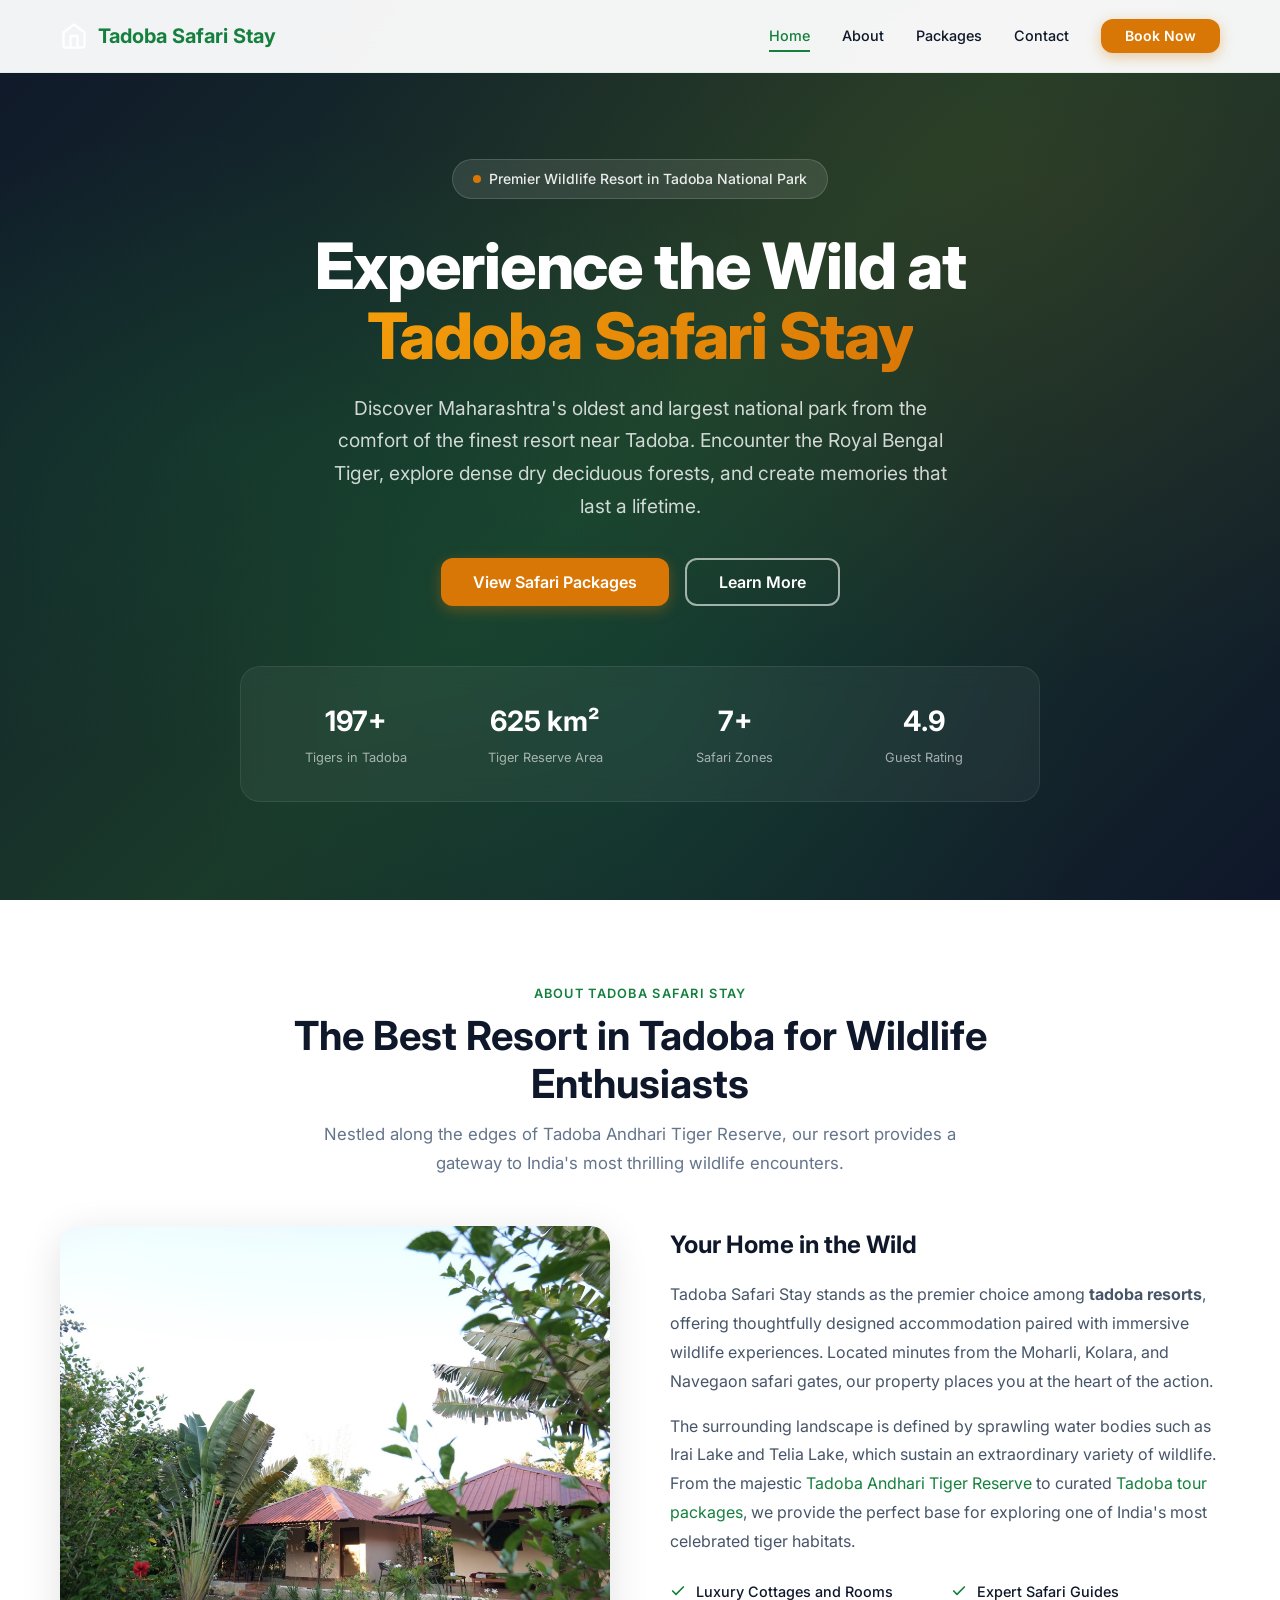
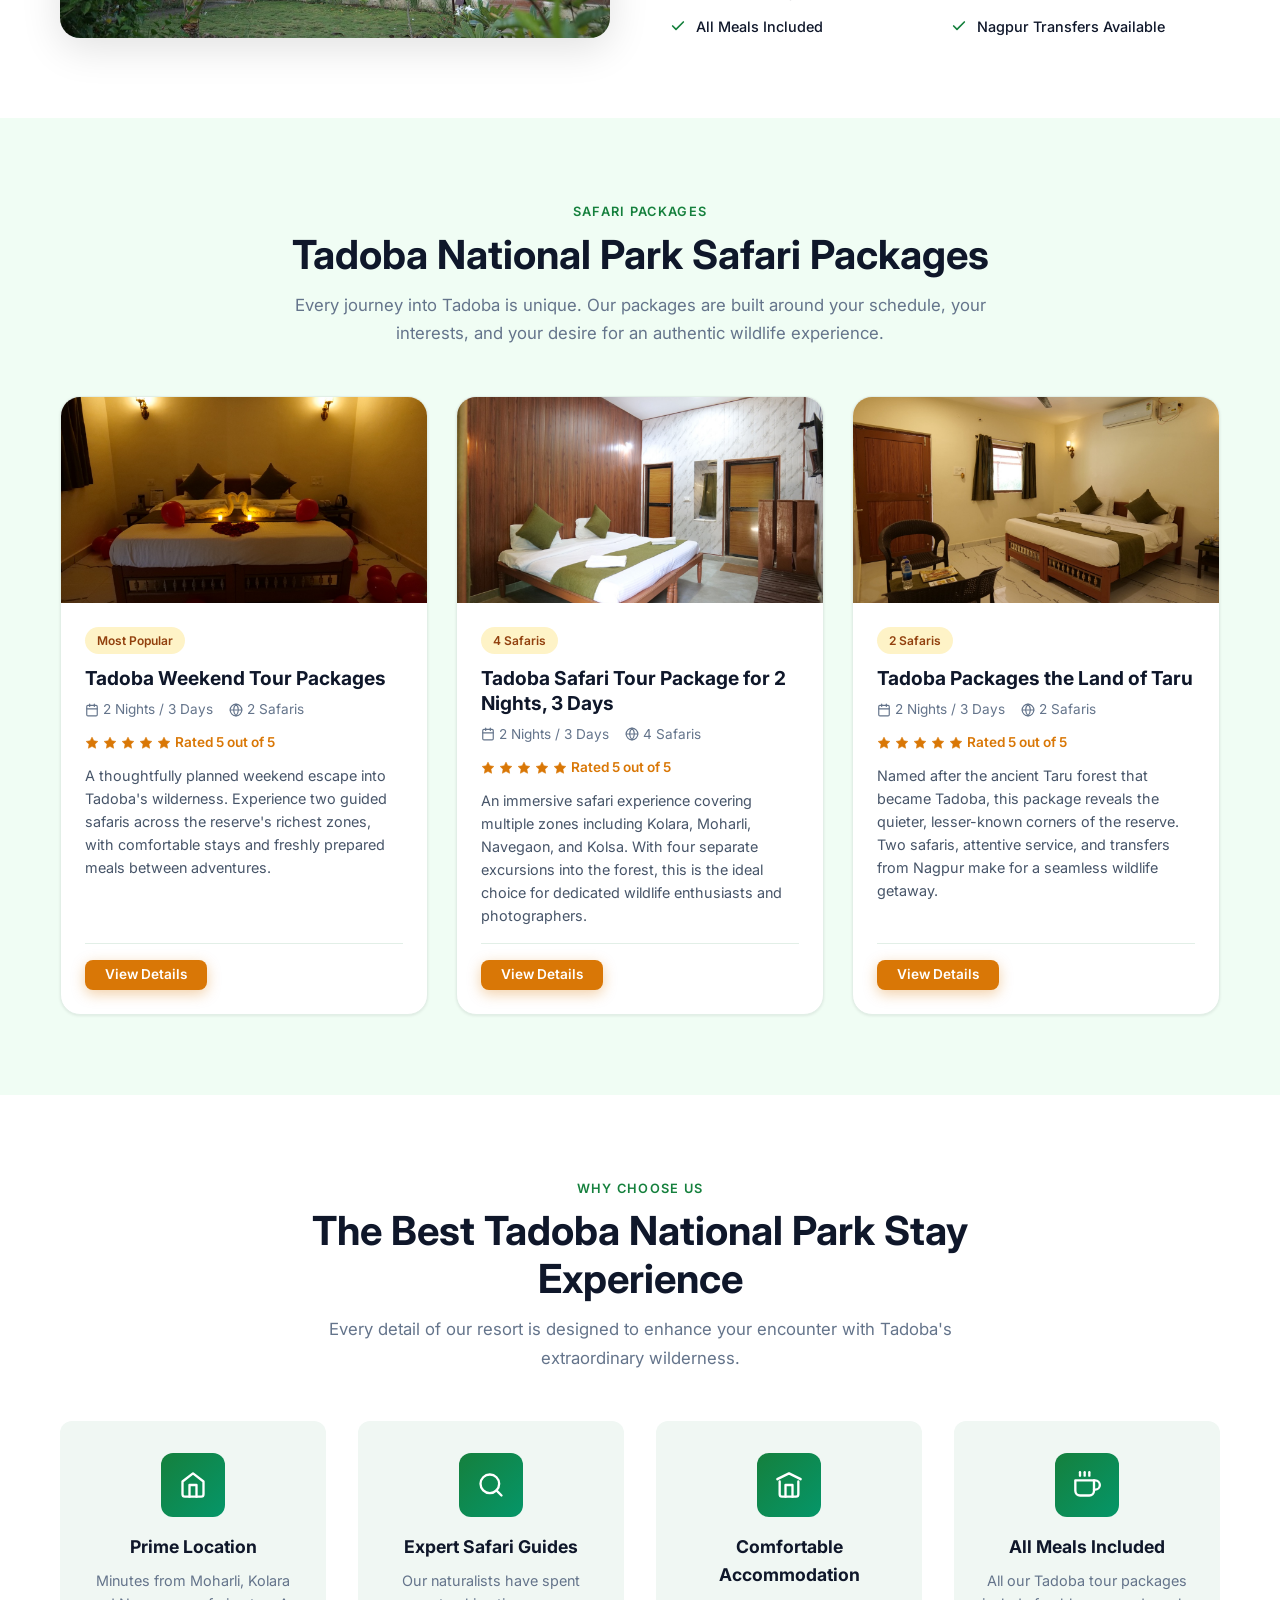
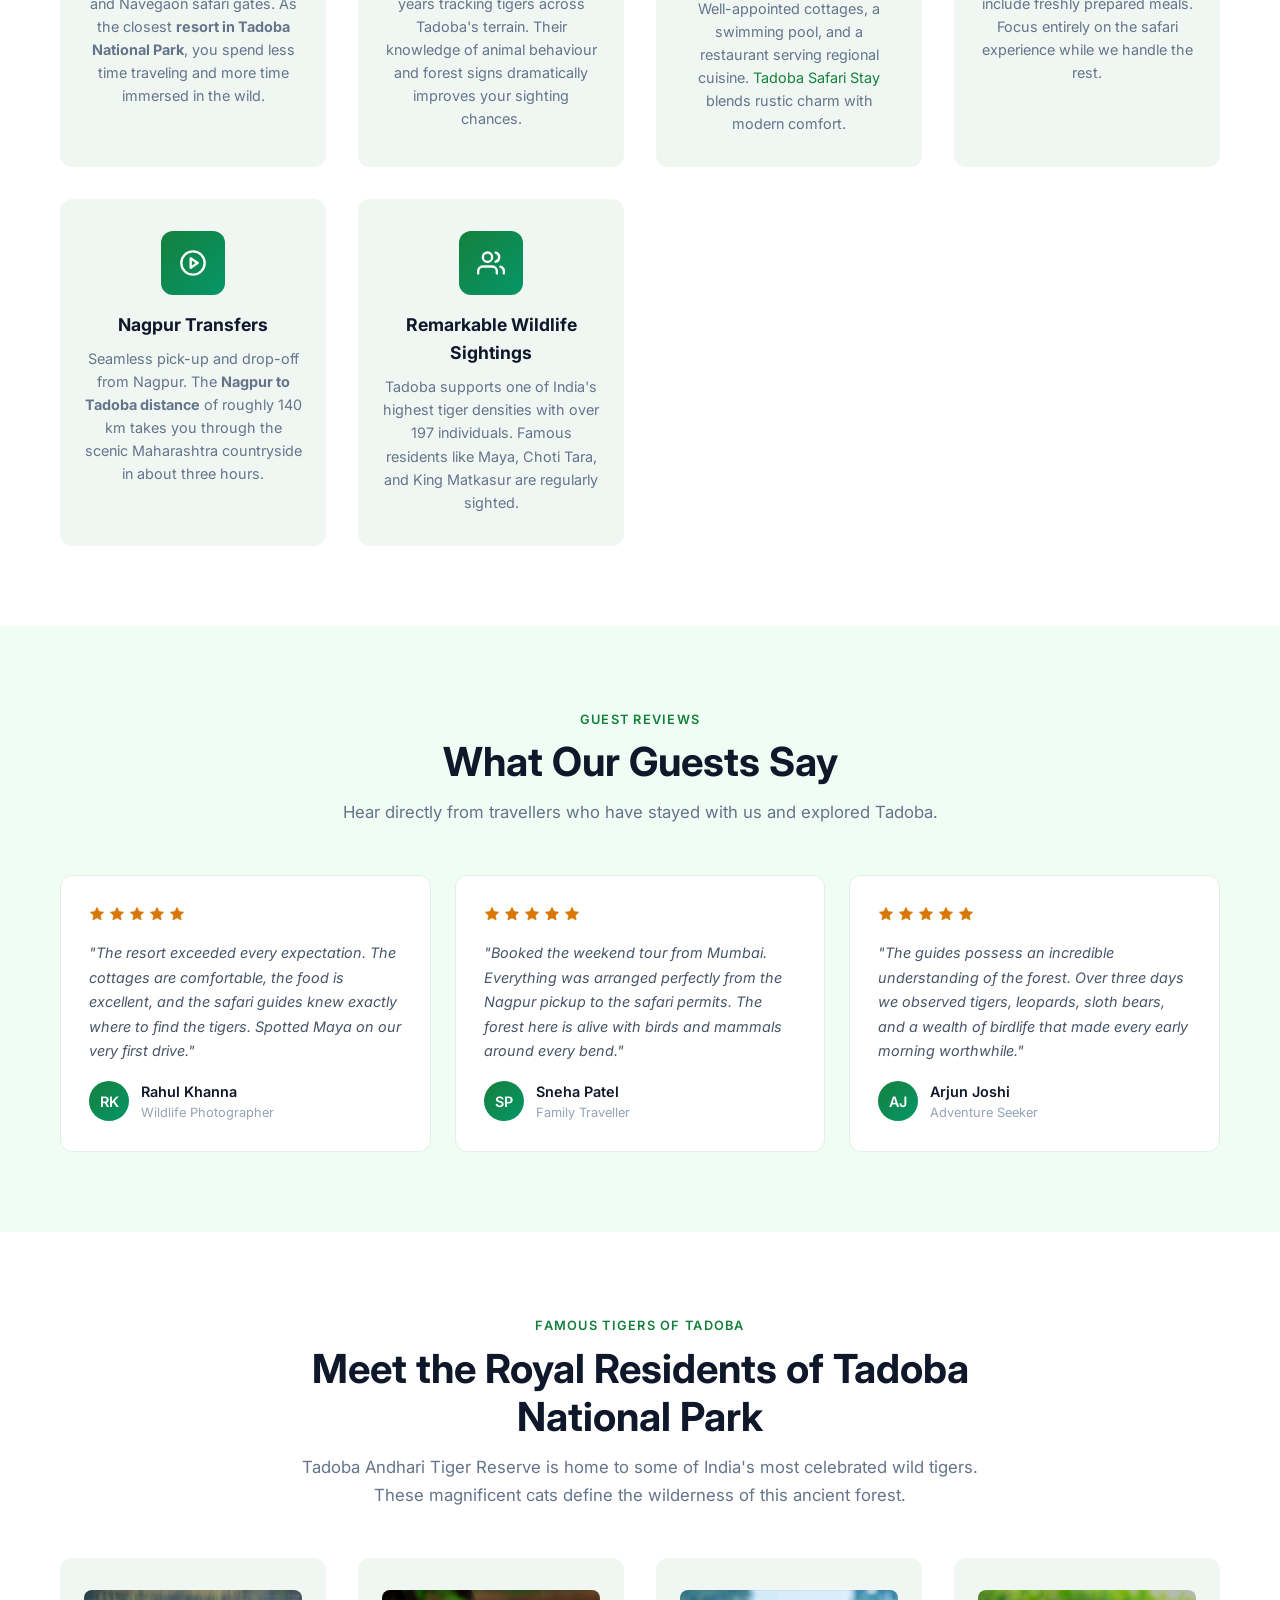
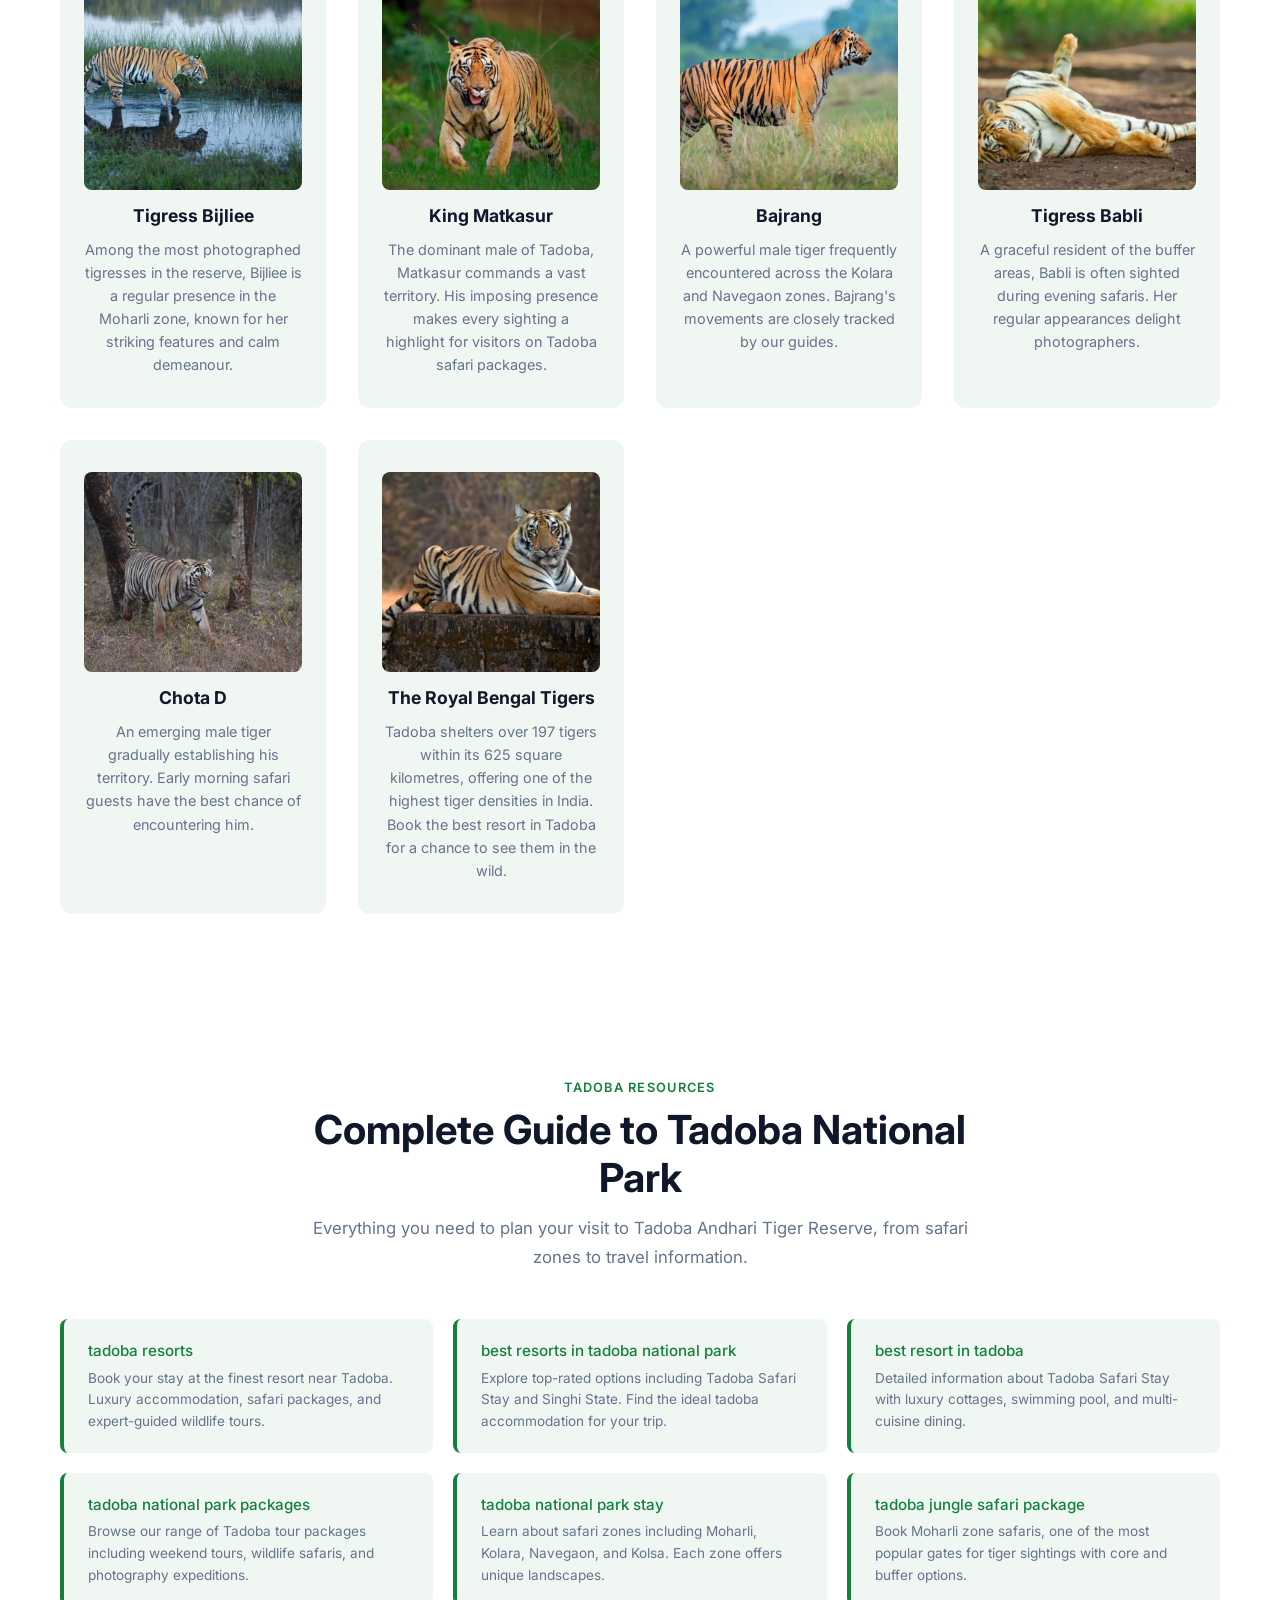
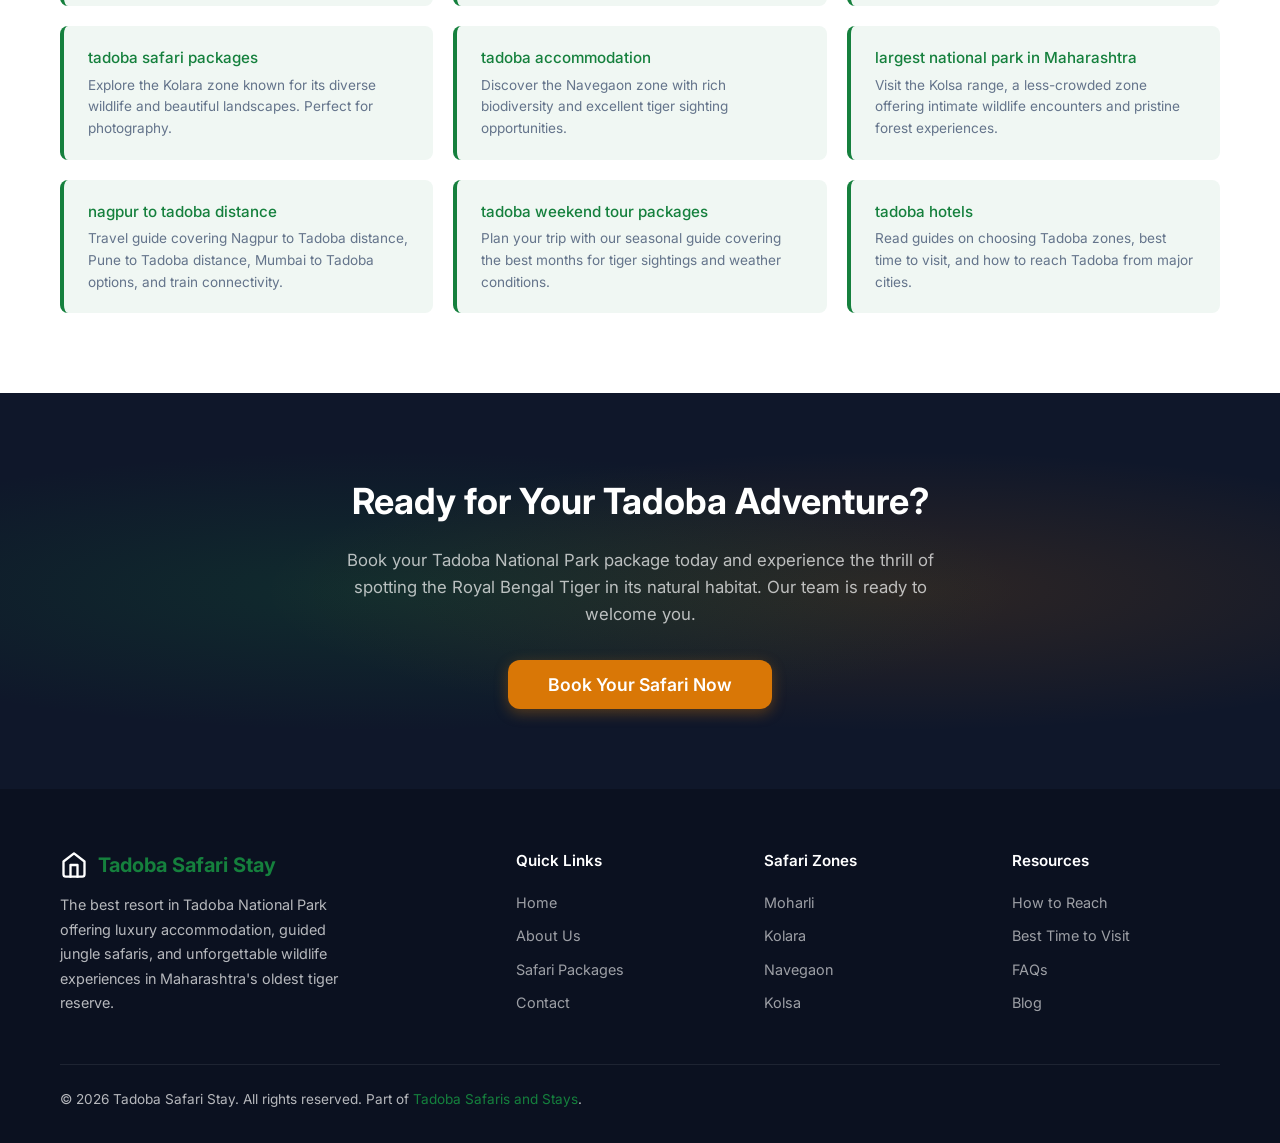
==== index.html @ 49ed839e "Add zone pages, update footer links, fix sitemap URL for GitHub Pages - Created 3 dedicated zone pag" ====
<!DOCTYPE html>
<html lang="en">
<head>
  <meta charset="UTF-8">
  <meta name="viewport" content="width=device-width, initial-scale=1.0">
  <title>Best Resort in Tadoba National Park - Tadoba Safari Stay | Safari Packages</title>
  <meta name="description" content="Book the best resort in Tadoba National Park. Tadoba Safari Stay offers luxury accommodation, jungle safari packages, and expert-guided wildlife tours in Maharashtra's oldest tiger reserve.">
  <meta name="keywords" content="tadoba resorts, tadoba national park packages, best resort in tadoba, tadoba safari stay, tadoba national park stay, tadoba accommodation, tadoba jungle resort, tadoba tour packages, nagpur to tadoba distance">
  <meta name="robots" content="index, follow">
  <link rel="canonical" href="https://www.tadobasafarisandstays.com/our-resorts/tadoba-safari-stay">
  <meta property="og:title" content="Tadoba Safari Stay - Best Resort in Tadoba National Park">
  <meta property="og:description" content="Experience wildlife luxury at Tadoba's premier resort. Book safari packages, enjoy comfortable stays, and explore Tadoba Andhari Tiger Reserve.">
  <meta property="og:url" content="https://www.tadobasafarisandstays.com/our-resorts/tadoba-safari-stay">
  <meta property="og:type" content="website">
  <meta property="og:image" content="https://www.tadobasafarisandstays.com/images/cottage-1.jpg">
  <meta name="twitter:card" content="summary_large_image">
  <meta name="twitter:title" content="Tadoba Safari Stay - Best Resort in Tadoba National Park">
  <meta name="twitter:description" content="Book Tadoba safari packages with luxury accommodation at Maharashtra's premier tiger reserve.">
  <script type="application/ld+json">
  {
    "@context": "https://schema.org",
    "@type": "TouristAttraction",
    "name": "Tadoba Safari Stay",
    "description": "Best resort in Tadoba National Park offering luxury stays and jungle safari packages.",
    "url": "https://www.tadobasafarisandstays.com/our-resorts/tadoba-safari-stay",
    "address": {
      "@type": "PostalAddress",
      "addressLocality": "Tadoba Andhari Tiger Reserve",
      "addressRegion": "Maharashtra",
      "addressCountry": "IN"
    }
  }
  </script>
  <link rel="preconnect" href="https://fonts.googleapis.com">
  <link rel="preconnect" href="https://fonts.gstatic.com" crossorigin>
  <link href="https://fonts.googleapis.com/css2?family=Inter:wght@400;500;600;700;800&display=swap" rel="stylesheet">
  <link rel="stylesheet" href="css/style.css">
</head>
<body>

  <nav class="nav">
    <div class="container">
      <a href="index.html" class="nav-logo">
        <svg width="28" height="28" viewBox="0 0 24 24" fill="none" stroke="white" stroke-width="2" stroke-linecap="round" stroke-linejoin="round"><path d="M3 9l9-7 9 7v11a2 2 0 0 1-2 2H5a2 2 0 0 1-2-2z"/><polyline points="9 22 9 12 15 12 15 22"/></svg>
        Tadoba Safari Stay
      </a>
      <button class="nav-toggle" id="navToggle" aria-label="Toggle navigation">
        <span></span><span></span><span></span>
      </button>
      <ul class="nav-links" id="navLinks">
        <li><a href="index.html" class="nav-link active">Home</a></li>
        <li><a href="about.html" class="nav-link">About</a></li>
        <li><a href="#packages" class="nav-link">Packages</a></li>
        <li><a href="about.html#contact" class="nav-link">Contact</a></li>
        <li><a href="#packages" class="btn btn-primary nav-cta">Book Now</a></li>
      </ul>
    </div>
  </nav>

  <section class="hero">
    <div class="container">
      <div class="hero-content">
        <div class="hero-badge">
          <span class="hero-badge-dot"></span>
          Premier Wildlife Resort in Tadoba National Park
        </div>
        <h1>Experience the Wild at <span>Tadoba Safari Stay</span></h1>
        <p>Discover Maharashtra's oldest and largest national park from the comfort of the finest resort near Tadoba. Encounter the Royal Bengal Tiger, explore dense dry deciduous forests, and create memories that last a lifetime.</p>
        <div class="hero-actions">
          <a href="#packages" class="btn btn-primary">View Safari Packages</a>
          <a href="about.html" class="btn btn-outline">Learn More</a>
        </div>
        <div class="hero-stats">
          <div class="hero-stat">
            <div class="hero-stat-value">197+</div>
            <div class="hero-stat-label">Tigers in Tadoba</div>
          </div>
          <div class="hero-stat">
            <div class="hero-stat-value">625 km&sup2;</div>
            <div class="hero-stat-label">Tiger Reserve Area</div>
          </div>
          <div class="hero-stat">
            <div class="hero-stat-value">7+</div>
            <div class="hero-stat-label">Safari Zones</div>
          </div>
          <div class="hero-stat">
            <div class="hero-stat-value">4.9</div>
            <div class="hero-stat-label">Guest Rating</div>
          </div>
        </div>
      </div>
    </div>
  </section>

  <section class="about-section">
    <div class="container">
      <div class="section-header">
        <span class="section-tag">About Tadoba Safari Stay</span>
        <h2 class="section-title">The Best Resort in Tadoba for Wildlife Enthusiasts</h2>
        <p class="section-subtitle">Nestled along the edges of Tadoba Andhari Tiger Reserve, our resort provides a gateway to India's most thrilling wildlife encounters.</p>
      </div>
      <div class="about-grid">
        <img src="images/cottage-1.jpg" alt="Tadoba Safari Stay - best resort in Tadoba with luxury cottages" class="about-image" loading="lazy">
        <div class="about-content">
          <h3>Your Home in the Wild</h3>
          <p>Tadoba Safari Stay stands as the premier choice among <strong>tadoba resorts</strong>, offering thoughtfully designed accommodation paired with immersive wildlife experiences. Located minutes from the Moharli, Kolara, and Navegaon safari gates, our property places you at the heart of the action.</p>
          <p>The surrounding landscape is defined by sprawling water bodies such as Irai Lake and Telia Lake, which sustain an extraordinary variety of wildlife. From the majestic <a href="https://www.tadobasafarisandstays.com/" target="_blank" rel="noopener">Tadoba Andhari Tiger Reserve</a> to curated <a href="https://www.tadobasafarisandstays.com/packages" target="_blank" rel="noopener">Tadoba tour packages</a>, we provide the perfect base for exploring one of India's most celebrated tiger habitats.</p>
          <div class="about-features">
            <div class="about-feature-item">
              <svg width="16" height="16" viewBox="0 0 24 24" fill="none" stroke="#15803D" stroke-width="2.5" stroke-linecap="round" stroke-linejoin="round"><polyline points="20 6 9 17 4 12"/></svg>
              Luxury Cottages and Rooms
            </div>
            <div class="about-feature-item">
              <svg width="16" height="16" viewBox="0 0 24 24" fill="none" stroke="#15803D" stroke-width="2.5" stroke-linecap="round" stroke-linejoin="round"><polyline points="20 6 9 17 4 12"/></svg>
              Expert Safari Guides
            </div>
            <div class="about-feature-item">
              <svg width="16" height="16" viewBox="0 0 24 24" fill="none" stroke="#15803D" stroke-width="2.5" stroke-linecap="round" stroke-linejoin="round"><polyline points="20 6 9 17 4 12"/></svg>
              All Meals Included
            </div>
            <div class="about-feature-item">
              <svg width="16" height="16" viewBox="0 0 24 24" fill="none" stroke="#15803D" stroke-width="2.5" stroke-linecap="round" stroke-linejoin="round"><polyline points="20 6 9 17 4 12"/></svg>
              Nagpur Transfers Available
            </div>
          </div>
        </div>
      </div>
    </div>
  </section>

  <section class="packages-section" id="packages">
    <div class="container">
      <div class="section-header">
        <span class="section-tag">Safari Packages</span>
        <h2 class="section-title">Tadoba National Park Safari Packages</h2>
        <p class="section-subtitle">Every journey into Tadoba is unique. Our packages are built around your schedule, your interests, and your desire for an authentic wildlife experience.</p>
      </div>
      <div class="packages-grid">
        <div class="package-card">
          <img src="images/cottage-2-1.jpg" alt="Tadoba Weekend Tour Package - best resort in Tadoba" class="package-card-image" loading="lazy" style="background: #1a3a2a;">
          <div class="package-card-body">
            <span class="package-card-badge">Most Popular</span>
            <h3 class="package-card-title"><a href="packages/tadoba-weekend-tour-packages/">Tadoba Weekend Tour Packages</a></h3>
            <div class="package-card-meta">
              <span><svg width="14" height="14" viewBox="0 0 24 24" fill="none" stroke="currentColor" stroke-width="2" stroke-linecap="round" stroke-linejoin="round"><rect x="3" y="4" width="18" height="18" rx="2" ry="2"/><line x1="16" y1="2" x2="16" y2="6"/><line x1="8" y1="2" x2="8" y2="6"/><line x1="3" y1="10" x2="21" y2="10"/></svg> 2 Nights / 3 Days</span>
              <span><svg width="14" height="14" viewBox="0 0 24 24" fill="none" stroke="currentColor" stroke-width="2" stroke-linecap="round" stroke-linejoin="round"><circle cx="12" cy="12" r="10"/><path d="M2 12h20"/><path d="M12 2a15.3 15.3 0 0 1 4 10 15.3 15.3 0 0 1-4 10 15.3 15.3 0 0 1-4-10 15.3 15.3 0 0 1 4-10z"/></svg> 2 Safaris</span>
            </div>
            <div class="package-card-rating">
              <svg width="14" height="14" viewBox="0 0 24 24" fill="#D97706" stroke="#D97706" stroke-width="1"><polygon points="12 2 15.09 8.26 22 9.27 17 14.14 18.18 21.02 12 17.77 5.82 21.02 7 14.14 2 9.27 8.91 8.26 12 2"/></svg>
              <svg width="14" height="14" viewBox="0 0 24 24" fill="#D97706" stroke="#D97706" stroke-width="1"><polygon points="12 2 15.09 8.26 22 9.27 17 14.14 18.18 21.02 12 17.77 5.82 21.02 7 14.14 2 9.27 8.91 8.26 12 2"/></svg>
              <svg width="14" height="14" viewBox="0 0 24 24" fill="#D97706" stroke="#D97706" stroke-width="1"><polygon points="12 2 15.09 8.26 22 9.27 17 14.14 18.18 21.02 12 17.77 5.82 21.02 7 14.14 2 9.27 8.91 8.26 12 2"/></svg>
              <svg width="14" height="14" viewBox="0 0 24 24" fill="#D97706" stroke="#D97706" stroke-width="1"><polygon points="12 2 15.09 8.26 22 9.27 17 14.14 18.18 21.02 12 17.77 5.82 21.02 7 14.14 2 9.27 8.91 8.26 12 2"/></svg>
              <svg width="14" height="14" viewBox="0 0 24 24" fill="#D97706" stroke="#D97706" stroke-width="1"><polygon points="12 2 15.09 8.26 22 9.27 17 14.14 18.18 21.02 12 17.77 5.82 21.02 7 14.14 2 9.27 8.91 8.26 12 2"/></svg>
              Rated 5 out of 5
            </div>
            <p class="package-card-desc">A thoughtfully planned weekend escape into Tadoba's wilderness. Experience two guided safaris across the reserve's richest zones, with comfortable stays and freshly prepared meals between adventures.</p>
            <div class="package-card-footer">
              <a href="packages/tadoba-weekend-tour-packages/" class="btn btn-primary package-card-btn">View Details</a>
            </div>
          </div>
        </div>

        <div class="package-card">
          <img src="images/deluxe.jpg" alt="Tadoba Safari Tour Package 2 Nights 3 Days" class="package-card-image" loading="lazy" style="background: #1a3a2a;">
          <div class="package-card-body">
            <span class="package-card-badge">4 Safaris</span>
            <h3 class="package-card-title"><a href="packages/tadoba-safari-tour-package/">Tadoba Safari Tour Package for 2 Nights, 3 Days</a></h3>
            <div class="package-card-meta">
              <span><svg width="14" height="14" viewBox="0 0 24 24" fill="none" stroke="currentColor" stroke-width="2" stroke-linecap="round" stroke-linejoin="round"><rect x="3" y="4" width="18" height="18" rx="2" ry="2"/><line x1="16" y1="2" x2="16" y2="6"/><line x1="8" y1="2" x2="8" y2="6"/><line x1="3" y1="10" x2="21" y2="10"/></svg> 2 Nights / 3 Days</span>
              <span><svg width="14" height="14" viewBox="0 0 24 24" fill="none" stroke="currentColor" stroke-width="2" stroke-linecap="round" stroke-linejoin="round"><circle cx="12" cy="12" r="10"/><path d="M2 12h20"/><path d="M12 2a15.3 15.3 0 0 1 4 10 15.3 15.3 0 0 1-4 10 15.3 15.3 0 0 1-4-10 15.3 15.3 0 0 1 4-10z"/></svg> 4 Safaris</span>
            </div>
            <div class="package-card-rating">
              <svg width="14" height="14" viewBox="0 0 24 24" fill="#D97706" stroke="#D97706" stroke-width="1"><polygon points="12 2 15.09 8.26 22 9.27 17 14.14 18.18 21.02 12 17.77 5.82 21.02 7 14.14 2 9.27 8.91 8.26 12 2"/></svg>
              <svg width="14" height="14" viewBox="0 0 24 24" fill="#D97706" stroke="#D97706" stroke-width="1"><polygon points="12 2 15.09 8.26 22 9.27 17 14.14 18.18 21.02 12 17.77 5.82 21.02 7 14.14 2 9.27 8.91 8.26 12 2"/></svg>
              <svg width="14" height="14" viewBox="0 0 24 24" fill="#D97706" stroke="#D97706" stroke-width="1"><polygon points="12 2 15.09 8.26 22 9.27 17 14.14 18.18 21.02 12 17.77 5.82 21.02 7 14.14 2 9.27 8.91 8.26 12 2"/></svg>
              <svg width="14" height="14" viewBox="0 0 24 24" fill="#D97706" stroke="#D97706" stroke-width="1"><polygon points="12 2 15.09 8.26 22 9.27 17 14.14 18.18 21.02 12 17.77 5.82 21.02 7 14.14 2 9.27 8.91 8.26 12 2"/></svg>
              <svg width="14" height="14" viewBox="0 0 24 24" fill="#D97706" stroke="#D97706" stroke-width="1"><polygon points="12 2 15.09 8.26 22 9.27 17 14.14 18.18 21.02 12 17.77 5.82 21.02 7 14.14 2 9.27 8.91 8.26 12 2"/></svg>
              Rated 5 out of 5
            </div>
            <p class="package-card-desc">An immersive safari experience covering multiple zones including Kolara, Moharli, Navegaon, and Kolsa. With four separate excursions into the forest, this is the ideal choice for dedicated wildlife enthusiasts and photographers.</p>
            <div class="package-card-footer">
              <a href="packages/tadoba-safari-tour-package/" class="btn btn-primary package-card-btn">View Details</a>
            </div>
          </div>
        </div>

        <div class="package-card">
          <img src="images/cottage-2-2.jpg" alt="Tadoba Packages the Land of Taru - Tadoba National Park" class="package-card-image" loading="lazy" style="background: #1a3a2a;">
          <div class="package-card-body">
            <span class="package-card-badge">2 Safaris</span>
            <h3 class="package-card-title"><a href="packages/tadoba-land-of-taru/">Tadoba Packages the Land of Taru</a></h3>
            <div class="package-card-meta">
              <span><svg width="14" height="14" viewBox="0 0 24 24" fill="none" stroke="currentColor" stroke-width="2" stroke-linecap="round" stroke-linejoin="round"><rect x="3" y="4" width="18" height="18" rx="2" ry="2"/><line x1="16" y1="2" x2="16" y2="6"/><line x1="8" y1="2" x2="8" y2="6"/><line x1="3" y1="10" x2="21" y2="10"/></svg> 2 Nights / 3 Days</span>
              <span><svg width="14" height="14" viewBox="0 0 24 24" fill="none" stroke="currentColor" stroke-width="2" stroke-linecap="round" stroke-linejoin="round"><circle cx="12" cy="12" r="10"/><path d="M2 12h20"/><path d="M12 2a15.3 15.3 0 0 1 4 10 15.3 15.3 0 0 1-4 10 15.3 15.3 0 0 1-4-10 15.3 15.3 0 0 1 4-10z"/></svg> 2 Safaris</span>
            </div>
            <div class="package-card-rating">
              <svg width="14" height="14" viewBox="0 0 24 24" fill="#D97706" stroke="#D97706" stroke-width="1"><polygon points="12 2 15.09 8.26 22 9.27 17 14.14 18.18 21.02 12 17.77 5.82 21.02 7 14.14 2 9.27 8.91 8.26 12 2"/></svg>
              <svg width="14" height="14" viewBox="0 0 24 24" fill="#D97706" stroke="#D97706" stroke-width="1"><polygon points="12 2 15.09 8.26 22 9.27 17 14.14 18.18 21.02 12 17.77 5.82 21.02 7 14.14 2 9.27 8.91 8.26 12 2"/></svg>
              <svg width="14" height="14" viewBox="0 0 24 24" fill="#D97706" stroke="#D97706" stroke-width="1"><polygon points="12 2 15.09 8.26 22 9.27 17 14.14 18.18 21.02 12 17.77 5.82 21.02 7 14.14 2 9.27 8.91 8.26 12 2"/></svg>
              <svg width="14" height="14" viewBox="0 0 24 24" fill="#D97706" stroke="#D97706" stroke-width="1"><polygon points="12 2 15.09 8.26 22 9.27 17 14.14 18.18 21.02 12 17.77 5.82 21.02 7 14.14 2 9.27 8.91 8.26 12 2"/></svg>
              <svg width="14" height="14" viewBox="0 0 24 24" fill="#D97706" stroke="#D97706" stroke-width="1"><polygon points="12 2 15.09 8.26 22 9.27 17 14.14 18.18 21.02 12 17.77 5.82 21.02 7 14.14 2 9.27 8.91 8.26 12 2"/></svg>
              Rated 5 out of 5
            </div>
            <p class="package-card-desc">Named after the ancient Taru forest that became Tadoba, this package reveals the quieter, lesser-known corners of the reserve. Two safaris, attentive service, and transfers from Nagpur make for a seamless wildlife getaway.</p>
            <div class="package-card-footer">
              <a href="packages/tadoba-land-of-taru/" class="btn btn-primary package-card-btn">View Details</a>
            </div>
          </div>
        </div>
      </div>
    </div>
  </section>

  <section class="features-section">
    <div class="container">
      <div class="section-header">
        <span class="section-tag">Why Choose Us</span>
        <h2 class="section-title">The Best Tadoba National Park Stay Experience</h2>
        <p class="section-subtitle">Every detail of our resort is designed to enhance your encounter with Tadoba's extraordinary wilderness.</p>
      </div>
      <div class="features-grid">
        <div class="feature-card">
          <div class="feature-icon">
            <svg width="28" height="28" viewBox="0 0 24 24" fill="none" stroke="white" stroke-width="2" stroke-linecap="round" stroke-linejoin="round"><path d="M3 9l9-7 9 7v11a2 2 0 0 1-2 2H5a2 2 0 0 1-2-2z"/><polyline points="9 22 9 12 15 12 15 22"/></svg>
          </div>
          <h3>Prime Location</h3>
          <p>Minutes from Moharli, Kolara and Navegaon safari gates. As the closest <strong>resort in Tadoba National Park</strong>, you spend less time traveling and more time immersed in the wild.</p>
        </div>
        <div class="feature-card">
          <div class="feature-icon">
            <svg width="28" height="28" viewBox="0 0 24 24" fill="none" stroke="white" stroke-width="2" stroke-linecap="round" stroke-linejoin="round"><circle cx="11" cy="11" r="8"/><line x1="21" y1="21" x2="16.65" y2="16.65"/></svg>
          </div>
          <h3>Expert Safari Guides</h3>
          <p>Our naturalists have spent years tracking tigers across Tadoba's terrain. Their knowledge of animal behaviour and forest signs dramatically improves your sighting chances.</p>
        </div>
        <div class="feature-card">
          <div class="feature-icon">
            <svg width="28" height="28" viewBox="0 0 24 24" fill="none" stroke="white" stroke-width="2" stroke-linecap="round" stroke-linejoin="round"><path d="M20 9v11a2 2 0 0 1-2 2H6a2 2 0 0 1-2-2V9"/><path d="M9 22V12h6v10"/><path d="M2 7l10-5 10 5"/></svg>
          </div>
          <h3>Comfortable Accommodation</h3>
          <p>Well-appointed cottages, a swimming pool, and a restaurant serving regional cuisine. <a href="https://www.tadobasafarisandstays.com/our-resorts/tadoba-safari-stay" target="_blank" rel="noopener">Tadoba Safari Stay</a> blends rustic charm with modern comfort.</p>
        </div>
        <div class="feature-card">
          <div class="feature-icon">
            <svg width="28" height="28" viewBox="0 0 24 24" fill="none" stroke="white" stroke-width="2" stroke-linecap="round" stroke-linejoin="round"><path d="M18 8h1a4 4 0 0 1 0 8h-1"/><path d="M2 8h16v9a4 4 0 0 1-4 4H6a4 4 0 0 1-4-4V8z"/><line x1="6" y1="1" x2="6" y2="4"/><line x1="10" y1="1" x2="10" y2="4"/><line x1="14" y1="1" x2="14" y2="4"/></svg>
          </div>
          <h3>All Meals Included</h3>
          <p>All our Tadoba tour packages include freshly prepared meals. Focus entirely on the safari experience while we handle the rest.</p>
        </div>
        <div class="feature-card">
          <div class="feature-icon">
            <svg width="28" height="28" viewBox="0 0 24 24" fill="none" stroke="white" stroke-width="2" stroke-linecap="round" stroke-linejoin="round"><circle cx="12" cy="12" r="10"/><polygon points="10 8 16 12 10 16 10 8"/></svg>
          </div>
          <h3>Nagpur Transfers</h3>
          <p>Seamless pick-up and drop-off from Nagpur. The <strong>Nagpur to Tadoba distance</strong> of roughly 140 km takes you through the scenic Maharashtra countryside in about three hours.</p>
        </div>
        <div class="feature-card">
          <div class="feature-icon">
            <svg width="28" height="28" viewBox="0 0 24 24" fill="none" stroke="white" stroke-width="2" stroke-linecap="round" stroke-linejoin="round"><path d="M17 21v-2a4 4 0 0 0-4-4H5a4 4 0 0 0-4 4v2"/><circle cx="9" cy="7" r="4"/><path d="M23 21v-2a4 4 0 0 0-3-3.87"/><path d="M16 3.13a4 4 0 0 1 0 7.75"/></svg>
          </div>
          <h3>Remarkable Wildlife Sightings</h3>
          <p>Tadoba supports one of India's highest tiger densities with over 197 individuals. Famous residents like Maya, Choti Tara, and King Matkasur are regularly sighted.</p>
        </div>
      </div>
    </div>
  </section>

  <section class="testimonials-section">
    <div class="container">
      <div class="section-header">
        <span class="section-tag">Guest Reviews</span>
        <h2 class="section-title">What Our Guests Say</h2>
        <p class="section-subtitle">Hear directly from travellers who have stayed with us and explored Tadoba.</p>
      </div>
      <div class="testimonials-grid">
        <div class="testimonial-card">
          <div class="testimonial-stars">
            <svg width="16" height="16" viewBox="0 0 24 24" fill="#D97706" stroke="#D97706" stroke-width="1"><polygon points="12 2 15.09 8.26 22 9.27 17 14.14 18.18 21.02 12 17.77 5.82 21.02 7 14.14 2 9.27 8.91 8.26 12 2"/></svg>
            <svg width="16" height="16" viewBox="0 0 24 24" fill="#D97706" stroke="#D97706" stroke-width="1"><polygon points="12 2 15.09 8.26 22 9.27 17 14.14 18.18 21.02 12 17.77 5.82 21.02 7 14.14 2 9.27 8.91 8.26 12 2"/></svg>
            <svg width="16" height="16" viewBox="0 0 24 24" fill="#D97706" stroke="#D97706" stroke-width="1"><polygon points="12 2 15.09 8.26 22 9.27 17 14.14 18.18 21.02 12 17.77 5.82 21.02 7 14.14 2 9.27 8.91 8.26 12 2"/></svg>
            <svg width="16" height="16" viewBox="0 0 24 24" fill="#D97706" stroke="#D97706" stroke-width="1"><polygon points="12 2 15.09 8.26 22 9.27 17 14.14 18.18 21.02 12 17.77 5.82 21.02 7 14.14 2 9.27 8.91 8.26 12 2"/></svg>
            <svg width="16" height="16" viewBox="0 0 24 24" fill="#D97706" stroke="#D97706" stroke-width="1"><polygon points="12 2 15.09 8.26 22 9.27 17 14.14 18.18 21.02 12 17.77 5.82 21.02 7 14.14 2 9.27 8.91 8.26 12 2"/></svg>
          </div>
          <p class="testimonial-text">"The resort exceeded every expectation. The cottages are comfortable, the food is excellent, and the safari guides knew exactly where to find the tigers. Spotted Maya on our very first drive."</p>
          <div class="testimonial-author">
            <div class="testimonial-avatar">RK</div>
            <div>
              <div class="testimonial-name">Rahul Khanna</div>
              <div class="testimonial-role">Wildlife Photographer</div>
            </div>
          </div>
        </div>
        <div class="testimonial-card">
          <div class="testimonial-stars">
            <svg width="16" height="16" viewBox="0 0 24 24" fill="#D97706" stroke="#D97706" stroke-width="1"><polygon points="12 2 15.09 8.26 22 9.27 17 14.14 18.18 21.02 12 17.77 5.82 21.02 7 14.14 2 9.27 8.91 8.26 12 2"/></svg>
            <svg width="16" height="16" viewBox="0 0 24 24" fill="#D97706" stroke="#D97706" stroke-width="1"><polygon points="12 2 15.09 8.26 22 9.27 17 14.14 18.18 21.02 12 17.77 5.82 21.02 7 14.14 2 9.27 8.91 8.26 12 2"/></svg>
            <svg width="16" height="16" viewBox="0 0 24 24" fill="#D97706" stroke="#D97706" stroke-width="1"><polygon points="12 2 15.09 8.26 22 9.27 17 14.14 18.18 21.02 12 17.77 5.82 21.02 7 14.14 2 9.27 8.91 8.26 12 2"/></svg>
            <svg width="16" height="16" viewBox="0 0 24 24" fill="#D97706" stroke="#D97706" stroke-width="1"><polygon points="12 2 15.09 8.26 22 9.27 17 14.14 18.18 21.02 12 17.77 5.82 21.02 7 14.14 2 9.27 8.91 8.26 12 2"/></svg>
            <svg width="16" height="16" viewBox="0 0 24 24" fill="#D97706" stroke="#D97706" stroke-width="1"><polygon points="12 2 15.09 8.26 22 9.27 17 14.14 18.18 21.02 12 17.77 5.82 21.02 7 14.14 2 9.27 8.91 8.26 12 2"/></svg>
          </div>
          <p class="testimonial-text">"Booked the weekend tour from Mumbai. Everything was arranged perfectly from the Nagpur pickup to the safari permits. The forest here is alive with birds and mammals around every bend."</p>
          <div class="testimonial-author">
            <div class="testimonial-avatar">SP</div>
            <div>
              <div class="testimonial-name">Sneha Patel</div>
              <div class="testimonial-role">Family Traveller</div>
            </div>
          </div>
        </div>
        <div class="testimonial-card">
          <div class="testimonial-stars">
            <svg width="16" height="16" viewBox="0 0 24 24" fill="#D97706" stroke="#D97706" stroke-width="1"><polygon points="12 2 15.09 8.26 22 9.27 17 14.14 18.18 21.02 12 17.77 5.82 21.02 7 14.14 2 9.27 8.91 8.26 12 2"/></svg>
            <svg width="16" height="16" viewBox="0 0 24 24" fill="#D97706" stroke="#D97706" stroke-width="1"><polygon points="12 2 15.09 8.26 22 9.27 17 14.14 18.18 21.02 12 17.77 5.82 21.02 7 14.14 2 9.27 8.91 8.26 12 2"/></svg>
            <svg width="16" height="16" viewBox="0 0 24 24" fill="#D97706" stroke="#D97706" stroke-width="1"><polygon points="12 2 15.09 8.26 22 9.27 17 14.14 18.18 21.02 12 17.77 5.82 21.02 7 14.14 2 9.27 8.91 8.26 12 2"/></svg>
            <svg width="16" height="16" viewBox="0 0 24 24" fill="#D97706" stroke="#D97706" stroke-width="1"><polygon points="12 2 15.09 8.26 22 9.27 17 14.14 18.18 21.02 12 17.77 5.82 21.02 7 14.14 2 9.27 8.91 8.26 12 2"/></svg>
            <svg width="16" height="16" viewBox="0 0 24 24" fill="#D97706" stroke="#D97706" stroke-width="1"><polygon points="12 2 15.09 8.26 22 9.27 17 14.14 18.18 21.02 12 17.77 5.82 21.02 7 14.14 2 9.27 8.91 8.26 12 2"/></svg>
          </div>
          <p class="testimonial-text">"The guides possess an incredible understanding of the forest. Over three days we observed tigers, leopards, sloth bears, and a wealth of birdlife that made every early morning worthwhile."</p>
          <div class="testimonial-author">
            <div class="testimonial-avatar">AJ</div>
            <div>
              <div class="testimonial-name">Arjun Joshi</div>
              <div class="testimonial-role">Adventure Seeker</div>
            </div>
          </div>
        </div>
      </div>
    </div>
  </section>

  <section class="features-section">
    <div class="container">
      <div class="section-header">
        <span class="section-tag">Famous Tigers of Tadoba</span>
        <h2 class="section-title">Meet the Royal Residents of Tadoba National Park</h2>
        <p class="section-subtitle">Tadoba Andhari Tiger Reserve is home to some of India's most celebrated wild tigers. These magnificent cats define the wilderness of this ancient forest.</p>
      </div>
      <div class="features-grid">
        <div class="feature-card">
          <img src="images/Bijliee.jpg" alt="Tigress Bijliee - famous tiger in Tadoba National Park" loading="lazy" style="width:100%;height:200px;object-fit:cover;border-radius:8px;margin-bottom:12px;">
          <h3>Tigress Bijliee</h3>
          <p>Among the most photographed tigresses in the reserve, Bijliee is a regular presence in the Moharli zone, known for her striking features and calm demeanour.</p>
        </div>
        <div class="feature-card">
          <img src="images/Chota Matka New.jpg" alt="King Matkasur - famous tiger in Tadoba" loading="lazy" style="width:100%;height:200px;object-fit:cover;border-radius:8px;margin-bottom:12px;">
          <h3>King Matkasur</h3>
          <p>The dominant male of Tadoba, Matkasur commands a vast territory. His imposing presence makes every sighting a highlight for visitors on Tadoba safari packages.</p>
        </div>
        <div class="feature-card">
          <img src="images/Bajrang.jpg" alt="Bajrang - tiger in Tadoba tiger reserve" loading="lazy" style="width:100%;height:200px;object-fit:cover;border-radius:8px;margin-bottom:12px;">
          <h3>Bajrang</h3>
          <p>A powerful male tiger frequently encountered across the Kolara and Navegaon zones. Bajrang's movements are closely tracked by our guides.</p>
        </div>
        <div class="feature-card">
          <img src="images/Babli.jpg" alt="Babli tigress Tadoba National Park" loading="lazy" style="width:100%;height:200px;object-fit:cover;border-radius:8px;margin-bottom:12px;">
          <h3>Tigress Babli</h3>
          <p>A graceful resident of the buffer areas, Babli is often sighted during evening safaris. Her regular appearances delight photographers.</p>
        </div>
        <div class="feature-card">
          <img src="images/Chota D.jpg" alt="Chota D tiger Tadoba" loading="lazy" style="width:100%;height:200px;object-fit:cover;border-radius:8px;margin-bottom:12px;">
          <h3>Chota D</h3>
          <p>An emerging male tiger gradually establishing his territory. Early morning safari guests have the best chance of encountering him.</p>
        </div>
        <div class="feature-card">
          <img src="images/_I4O4205.jpg" alt="Tiger in Tadoba Andhari Tiger Reserve" loading="lazy" style="width:100%;height:200px;object-fit:cover;border-radius:8px;margin-bottom:12px;">
          <h3>The Royal Bengal Tigers</h3>
          <p>Tadoba shelters over 197 tigers within its 625 square kilometres, offering one of the highest tiger densities in India. Book the best resort in Tadoba for a chance to see them in the wild.</p>
        </div>
      </div>
    </div>
  </section>

  <section class="resources-section">
    <div class="container">
      <div class="section-header">
        <span class="section-tag">Tadoba Resources</span>
        <h2 class="section-title">Complete Guide to Tadoba National Park</h2>
        <p class="section-subtitle">Everything you need to plan your visit to Tadoba Andhari Tiger Reserve, from safari zones to travel information.</p>
      </div>
      <div class="resources-list">
        <div class="resource-item">
          <h4><a href="https://www.tadobasafarisandstays.com/" target="_blank" rel="noopener">tadoba resorts</a></h4>
          <p>Book your stay at the finest resort near Tadoba. Luxury accommodation, safari packages, and expert-guided wildlife tours.</p>
        </div>
        <div class="resource-item">
          <h4><a href="https://www.tadobasafarisandstays.com/our-resorts" target="_blank" rel="noopener">best resorts in tadoba national park</a></h4>
          <p>Explore top-rated options including Tadoba Safari Stay and Singhi State. Find the ideal tadoba accommodation for your trip.</p>
        </div>
        <div class="resource-item">
          <h4><a href="https://www.tadobasafarisandstays.com/our-resorts/tadoba-safari-stay" target="_blank" rel="noopener">best resort in tadoba</a></h4>
          <p>Detailed information about Tadoba Safari Stay with luxury cottages, swimming pool, and multi-cuisine dining.</p>
        </div>
        <div class="resource-item">
          <h4><a href="https://www.tadobasafarisandstays.com/packages" target="_blank" rel="noopener">tadoba national park packages</a></h4>
          <p>Browse our range of Tadoba tour packages including weekend tours, wildlife safaris, and photography expeditions.</p>
        </div>
        <div class="resource-item">
          <h4><a href="https://www.tadobasafarisandstays.com/safari" target="_blank" rel="noopener">tadoba national park stay</a></h4>
          <p>Learn about safari zones including Moharli, Kolara, Navegaon, and Kolsa. Each zone offers unique landscapes.</p>
        </div>
        <div class="resource-item">
          <h4><a href="https://www.tadobasafarisandstays.com/packages/moharli" target="_blank" rel="noopener">tadoba jungle safari package</a></h4>
          <p>Book Moharli zone safaris, one of the most popular gates for tiger sightings with core and buffer options.</p>
        </div>
        <div class="resource-item">
          <h4><a href="https://www.tadobasafarisandstays.com/packages/kolara" target="_blank" rel="noopener">tadoba safari packages</a></h4>
          <p>Explore the Kolara zone known for its diverse wildlife and beautiful landscapes. Perfect for photography.</p>
        </div>
        <div class="resource-item">
          <h4><a href="https://www.tadobasafarisandstays.com/packages/navegaon" target="_blank" rel="noopener">tadoba accommodation</a></h4>
          <p>Discover the Navegaon zone with rich biodiversity and excellent tiger sighting opportunities.</p>
        </div>
        <div class="resource-item">
          <h4><a href="https://www.tadobasafarisandstays.com/packages/kolsa" target="_blank" rel="noopener">largest national park in Maharashtra</a></h4>
          <p>Visit the Kolsa range, a less-crowded zone offering intimate wildlife encounters and pristine forest experiences.</p>
        </div>
        <div class="resource-item">
          <h4><a href="https://www.tadobasafarisandstays.com/how-to-reach" target="_blank" rel="noopener">nagpur to tadoba distance</a></h4>
          <p>Travel guide covering Nagpur to Tadoba distance, Pune to Tadoba distance, Mumbai to Tadoba options, and train connectivity.</p>
        </div>
        <div class="resource-item">
          <h4><a href="https://www.tadobasafarisandstays.com/when-to-visit" target="_blank" rel="noopener">tadoba weekend tour packages</a></h4>
          <p>Plan your trip with our seasonal guide covering the best months for tiger sightings and weather conditions.</p>
        </div>
        <div class="resource-item">
          <h4><a href="https://www.tadobasafarisandstays.com/blog" target="_blank" rel="noopener">tadoba hotels</a></h4>
          <p>Read guides on choosing Tadoba zones, best time to visit, and how to reach Tadoba from major cities.</p>
        </div>
      </div>
    </div>
  </section>

  <section class="cta-section">
    <div class="container">
      <div class="cta-content">
        <h2>Ready for Your Tadoba Adventure?</h2>
        <p>Book your Tadoba National Park package today and experience the thrill of spotting the Royal Bengal Tiger in its natural habitat. Our team is ready to welcome you.</p>
        <a href="#packages" class="btn btn-primary" style="font-size: 1.1rem; padding: 16px 40px;">Book Your Safari Now</a>
      </div>
    </div>
  </section>

  <footer class="footer">
    <div class="container">
      <div class="footer-grid">
        <div class="footer-brand">
          <a href="index.html" class="nav-logo">
            <svg width="28" height="28" viewBox="0 0 24 24" fill="none" stroke="white" stroke-width="2" stroke-linecap="round" stroke-linejoin="round"><path d="M3 9l9-7 9 7v11a2 2 0 0 1-2 2H5a2 2 0 0 1-2-2z"/><polyline points="9 22 9 12 15 12 15 22"/></svg>
            Tadoba Safari Stay
          </a>
          <p>The best resort in Tadoba National Park offering luxury accommodation, guided jungle safaris, and unforgettable wildlife experiences in Maharashtra's oldest tiger reserve.</p>
        </div>
        <div>
          <h4 class="footer-heading">Quick Links</h4>
          <ul class="footer-links">
            <li><a href="index.html">Home</a></li>
            <li><a href="about.html">About Us</a></li>
            <li><a href="index.html#packages">Safari Packages</a></li>
            <li><a href="about.html#contact">Contact</a></li>
          </ul>
        </div>
        <div>
          <h4 class="footer-heading">Safari Zones</h4>
          <ul class="footer-links">
            <li><a href="zones/moharli/">Moharli</a></li>
            <li><a href="zones/kolara/">Kolara</a></li>
            <li><a href="zones/navegaon/">Navegaon</a></li>
            <li><a href="https://www.tadobasafarisandstays.com/safari/kolsa" target="_blank" rel="noopener">Kolsa</a></li>
          </ul>
        </div>
        <div>
          <h4 class="footer-heading">Resources</h4>
          <ul class="footer-links">
            <li><a href="https://www.tadobasafarisandstays.com/how-to-reach" target="_blank" rel="noopener">How to Reach</a></li>
            <li><a href="https://www.tadobasafarisandstays.com/when-to-visit" target="_blank" rel="noopener">Best Time to Visit</a></li>
            <li><a href="https://www.tadobasafarisandstays.com/faq" target="_blank" rel="noopener">FAQs</a></li>
            <li><a href="https://www.tadobasafarisandstays.com/blog" target="_blank" rel="noopener">Blog</a></li>
          </ul>
        </div>
      </div>
      <div class="footer-bottom">
        <span>&copy; 2026 Tadoba Safari Stay. All rights reserved. Part of <a href="https://www.tadobasafarisandstays.com/" target="_blank" rel="noopener">Tadoba Safaris and Stays</a>.</span>
        <div class="footer-bottom-links"></div>
      </div>
    </div>
  </footer>

  <script>
    document.getElementById('navToggle')?.addEventListener('click', function() {
      document.getElementById('navLinks')?.classList.toggle('open');
    });
    document.querySelectorAll('.nav-link').forEach(link => {
      link.addEventListener('click', () => {
        document.getElementById('navLinks')?.classList.remove('open');
      });
    });
  </script>

</body>
</html>
---- css/style.css ----
/* ============================================
   Tadoba Safari Stay - Main Stylesheet
   Design: Aurora UI + Nature Theme
   Colors: Primary #15803D, Accent #D97706
   ============================================ */

/* --- Reset & Base --- */
*,
*::before,
*::after {
  margin: 0;
  padding: 0;
  box-sizing: border-box;
}

:root {
  --color-primary: #15803D;
  --color-primary-dark: #166534;
  --color-primary-light: #22C55E;
  --color-on-primary: #FFFFFF;
  --color-secondary: #059669;
  --color-accent: #D97706;
  --color-accent-dark: #B45309;
  --color-accent-light: #F59E0B;
  --color-background: #F0FDF4;
  --color-foreground: #0F172A;
  --color-muted: #F0F7F3;
  --color-border: #E2EFE7;
  --color-destructive: #DC2626;
  --color-ring: #15803D;
  --color-card: #FFFFFF;
  --color-card-hover: #F8FAFC;
  --color-hero-overlay: rgba(15, 23, 42, 0.6);
  --color-hero-gradient: linear-gradient(135deg, rgba(21, 128, 61, 0.92), rgba(5, 150, 105, 0.85));

  --font-primary: 'Inter', -apple-system, BlinkMacSystemFont, 'Segoe UI', sans-serif;
  --max-width: 1200px;
  --radius-sm: 8px;
  --radius-md: 12px;
  --radius-lg: 20px;
  --radius-xl: 28px;
  --transition: all 0.3s cubic-bezier(0.4, 0, 0.2, 1);
  --shadow-sm: 0 1px 3px rgba(0, 0, 0, 0.08);
  --shadow-md: 0 4px 12px rgba(0, 0, 0, 0.1);
  --shadow-lg: 0 10px 40px rgba(0, 0, 0, 0.12);
  --shadow-xl: 0 20px 60px rgba(0, 0, 0, 0.15);
}

html {
  scroll-behavior: smooth;
  font-size: 16px;
}

body {
  font-family: var(--font-primary);
  color: var(--color-foreground);
  background: var(--color-background);
  line-height: 1.6;
  -webkit-font-smoothing: antialiased;
}

img {
  max-width: 100%;
  height: auto;
  display: block;
}

a {
  color: var(--color-primary);
  text-decoration: none;
  transition: var(--transition);
}

a:hover {
  color: var(--color-primary-dark);
}

.container {
  width: 100%;
  max-width: var(--max-width);
  margin: 0 auto;
  padding: 0 20px;
}

/* --- Buttons --- */
.btn {
  display: inline-flex;
  align-items: center;
  justify-content: center;
  gap: 8px;
  padding: 14px 32px;
  border-radius: var(--radius-md);
  font-family: var(--font-primary);
  font-size: 1rem;
  font-weight: 600;
  line-height: 1;
  cursor: pointer;
  border: none;
  transition: var(--transition);
  text-decoration: none;
}

.btn-primary {
  background: var(--color-accent);
  color: white;
  box-shadow: 0 4px 14px rgba(217, 119, 6, 0.35);
}

.btn-primary:hover {
  background: var(--color-accent-dark);
  transform: translateY(-2px);
  box-shadow: 0 6px 20px rgba(217, 119, 6, 0.45);
  color: white;
}

.btn-secondary {
  background: white;
  color: var(--color-foreground);
  border: 2px solid var(--color-border);
}

.btn-secondary:hover {
  border-color: var(--color-primary);
  color: var(--color-primary);
  transform: translateY(-2px);
}

.btn-outline {
  background: transparent;
  color: white;
  border: 2px solid rgba(255, 255, 255, 0.6);
}

.btn-outline:hover {
  background: white;
  color: var(--color-primary);
  border-color: white;
  transform: translateY(-2px);
}

/* --- Navigation --- */
.nav {
  position: fixed;
  top: 0;
  left: 0;
  right: 0;
  z-index: 1000;
  background: rgba(255, 255, 255, 0.95);
  backdrop-filter: blur(20px);
  -webkit-backdrop-filter: blur(20px);
  border-bottom: 1px solid var(--color-border);
  transition: var(--transition);
}

.nav .container {
  display: flex;
  align-items: center;
  justify-content: space-between;
  height: 72px;
}

.nav-logo {
  display: flex;
  align-items: center;
  gap: 10px;
  font-size: 1.25rem;
  font-weight: 700;
  color: var(--color-primary);
  text-decoration: none;
}

.nav-logo-icon {
  width: 40px;
  height: 40px;
  background: linear-gradient(135deg, var(--color-primary), var(--color-secondary));
  border-radius: var(--radius-sm);
  display: flex;
  align-items: center;
  justify-content: center;
  color: white;
  font-size: 1.2rem;
}

.nav-links {
  display: flex;
  align-items: center;
  gap: 32px;
  list-style: none;
}

.nav-link {
  font-size: 0.9rem;
  font-weight: 500;
  color: var(--color-foreground);
  text-decoration: none;
  padding: 8px 0;
  position: relative;
  transition: var(--transition);
}

.nav-link::after {
  content: '';
  position: absolute;
  bottom: 0;
  left: 0;
  width: 0;
  height: 2px;
  background: var(--color-primary);
  transition: var(--transition);
}

.nav-link:hover {
  color: var(--color-primary);
}

.nav-link:hover::after,
.nav-link.active::after {
  width: 100%;
}

.nav-link.active {
  color: var(--color-primary);
}

.nav-cta {
  padding: 10px 24px;
  font-size: 0.875rem;
}

.nav-toggle {
  display: none;
  flex-direction: column;
  gap: 5px;
  background: none;
  border: none;
  cursor: pointer;
  padding: 4px;
}

.nav-toggle span {
  display: block;
  width: 24px;
  height: 2px;
  background: var(--color-foreground);
  border-radius: 2px;
  transition: var(--transition);
}

/* --- Hero Section --- */
.hero {
  padding: 140px 0 80px;
  background: linear-gradient(135deg, #0F172A 0%, #1a3a2a 50%, #0F172A 100%);
  position: relative;
  overflow: hidden;
  min-height: 100vh;
  display: flex;
  align-items: center;
}

.hero::before {
  content: '';
  position: absolute;
  top: 0;
  left: 0;
  right: 0;
  bottom: 0;
  background:
    radial-gradient(ellipse at 20% 50%, rgba(21, 128, 61, 0.15) 0%, transparent 50%),
    radial-gradient(ellipse at 80% 20%, rgba(217, 119, 6, 0.1) 0%, transparent 50%),
    radial-gradient(ellipse at 50% 80%, rgba(5, 150, 105, 0.1) 0%, transparent 50%);
  animation: auroraPulse 8s ease-in-out infinite alternate;
}

@keyframes auroraPulse {
  0% {
    opacity: 0.6;
    transform: scale(1);
  }
  100% {
    opacity: 1;
    transform: scale(1.05);
  }
}

.hero-content {
  position: relative;
  z-index: 2;
  text-align: center;
  max-width: 800px;
  margin: 0 auto;
}

.hero-badge {
  display: inline-flex;
  align-items: center;
  gap: 8px;
  background: rgba(255, 255, 255, 0.1);
  backdrop-filter: blur(10px);
  border: 1px solid rgba(255, 255, 255, 0.15);
  padding: 8px 20px;
  border-radius: 50px;
  color: rgba(255, 255, 255, 0.9);
  font-size: 0.875rem;
  font-weight: 500;
  margin-bottom: 32px;
}

.hero-badge-dot {
  width: 8px;
  height: 8px;
  background: var(--color-accent);
  border-radius: 50%;
  animation: pulse-dot 2s infinite;
}

@keyframes pulse-dot {
  0%, 100% { opacity: 1; }
  50% { opacity: 0.4; }
}

.hero h1 {
  font-size: clamp(2.5rem, 6vw, 4rem);
  font-weight: 800;
  color: white;
  line-height: 1.1;
  margin-bottom: 20px;
  letter-spacing: -0.02em;
}

.hero h1 span {
  background: linear-gradient(135deg, var(--color-accent-light), var(--color-accent));
  -webkit-background-clip: text;
  -webkit-text-fill-color: transparent;
  background-clip: text;
}

.hero p {
  font-size: clamp(1rem, 2vw, 1.2rem);
  color: rgba(255, 255, 255, 0.8);
  max-width: 640px;
  margin: 0 auto 36px;
  line-height: 1.7;
}

.hero-actions {
  display: flex;
  gap: 16px;
  justify-content: center;
  flex-wrap: wrap;
}

.hero-stats {
  display: grid;
  grid-template-columns: repeat(4, 1fr);
  gap: 24px;
  margin-top: 60px;
  padding: 32px;
  background: rgba(255, 255, 255, 0.05);
  backdrop-filter: blur(10px);
  border-radius: var(--radius-lg);
  border: 1px solid rgba(255, 255, 255, 0.08);
}

.hero-stat {
  text-align: center;
}

.hero-stat-value {
  font-size: 1.75rem;
  font-weight: 700;
  color: white;
}

.hero-stat-label {
  font-size: 0.8rem;
  color: rgba(255, 255, 255, 0.6);
  margin-top: 4px;
}

/* --- Section Styles --- */
section {
  padding: 80px 0;
}

.section-header {
  text-align: center;
  max-width: 700px;
  margin: 0 auto 48px;
}

.section-tag {
  display: inline-block;
  font-size: 0.8rem;
  font-weight: 600;
  text-transform: uppercase;
  letter-spacing: 0.1em;
  color: var(--color-primary);
  margin-bottom: 8px;
}

.section-title {
  font-size: clamp(1.75rem, 4vw, 2.5rem);
  font-weight: 700;
  color: var(--color-foreground);
  line-height: 1.2;
  margin-bottom: 12px;
}

.section-subtitle {
  font-size: 1.05rem;
  color: #64748B;
  line-height: 1.7;
}

/* --- About Section --- */
.about-section {
  background: white;
}

.about-grid {
  display: grid;
  grid-template-columns: 1fr 1fr;
  gap: 60px;
  align-items: center;
}

.about-image {
  border-radius: var(--radius-lg);
  overflow: hidden;
  box-shadow: var(--shadow-lg);
  aspect-ratio: 4/3;
  object-fit: cover;
  width: 100%;
}

.about-content h3 {
  font-size: 1.5rem;
  font-weight: 700;
  margin-bottom: 16px;
}

.about-content p {
  color: #475569;
  line-height: 1.8;
  margin-bottom: 16px;
}

.about-features {
  display: grid;
  grid-template-columns: 1fr 1fr;
  gap: 12px;
  margin-top: 24px;
}

.about-feature-item {
  display: flex;
  align-items: center;
  gap: 10px;
  font-size: 0.9rem;
  font-weight: 500;
}

.about-feature-icon {
  width: 20px;
  height: 20px;
  background: var(--color-primary);
  border-radius: 50%;
  display: flex;
  align-items: center;
  justify-content: center;
  flex-shrink: 0;
}

/* --- Packages / Cards --- */
.packages-section {
  background: var(--color-background);
}

.packages-grid {
  display: grid;
  grid-template-columns: repeat(auto-fit, minmax(340px, 1fr));
  gap: 28px;
}

.package-card {
  background: white;
  border-radius: var(--radius-lg);
  overflow: hidden;
  box-shadow: var(--shadow-sm);
  border: 1px solid var(--color-border);
  transition: var(--transition);
  display: flex;
  flex-direction: column;
}

.package-card:hover {
  transform: translateY(-6px);
  box-shadow: var(--shadow-lg);
  border-color: transparent;
}

.package-card-image {
  width: 100%;
  aspect-ratio: 16/9;
  object-fit: cover;
}

.package-card-body {
  padding: 24px;
  flex: 1;
  display: flex;
  flex-direction: column;
}

.package-card-badge {
  display: inline-flex;
  align-items: center;
  gap: 6px;
  background: #FEF3C7;
  color: #92400E;
  font-size: 0.75rem;
  font-weight: 600;
  padding: 4px 12px;
  border-radius: 50px;
  margin-bottom: 12px;
  align-self: flex-start;
}

.package-card-title {
  font-size: 1.2rem;
  font-weight: 700;
  margin-bottom: 8px;
  line-height: 1.3;
}

.package-card-title a {
  color: var(--color-foreground);
}

.package-card-title a:hover {
  color: var(--color-primary);
}

.package-card-meta {
  display: flex;
  gap: 16px;
  margin-bottom: 12px;
  font-size: 0.85rem;
  color: #64748B;
}

.package-card-meta span {
  display: flex;
  align-items: center;
  gap: 4px;
}

.package-card-rating {
  display: flex;
  align-items: center;
  gap: 4px;
  color: var(--color-accent);
  font-weight: 600;
  font-size: 0.85rem;
  margin-bottom: 10px;
}

.package-card-desc {
  color: #475569;
  font-size: 0.9rem;
  line-height: 1.6;
  margin-bottom: 16px;
  flex: 1;
}

.package-card-footer {
  display: flex;
  align-items: center;
  justify-content: space-between;
  padding-top: 16px;
  border-top: 1px solid var(--color-border);
}

.package-card-price {
  font-size: 1.25rem;
  font-weight: 700;
  color: var(--color-primary);
}

.package-card-price small {
  font-size: 0.75rem;
  font-weight: 400;
  color: #94A3B8;
}

.package-card-btn {
  padding: 8px 20px;
  font-size: 0.85rem;
  font-weight: 600;
  border-radius: var(--radius-sm);
}

/* --- Why Choose Us --- */
.features-section {
  background: white;
}

.features-grid {
  display: grid;
  grid-template-columns: repeat(auto-fit, minmax(260px, 1fr));
  gap: 32px;
}

.feature-card {
  text-align: center;
  padding: 32px 24px;
  border-radius: var(--radius-md);
  background: var(--color-muted);
  transition: var(--transition);
}

.feature-card:hover {
  transform: translateY(-4px);
  box-shadow: var(--shadow-md);
}

.feature-icon {
  width: 64px;
  height: 64px;
  margin: 0 auto 16px;
  background: linear-gradient(135deg, var(--color-primary), var(--color-secondary));
  border-radius: var(--radius-md);
  display: flex;
  align-items: center;
  justify-content: center;
  font-size: 1.5rem;
  color: white;
}

.feature-card h3 {
  font-size: 1.1rem;
  font-weight: 700;
  margin-bottom: 8px;
}

.feature-card p {
  font-size: 0.9rem;
  color: #64748B;
  line-height: 1.6;
}

/* --- Testimonials --- */
.testimonials-section {
  background: var(--color-background);
}

.testimonials-grid {
  display: grid;
  grid-template-columns: repeat(auto-fit, minmax(300px, 1fr));
  gap: 24px;
}

.testimonial-card {
  background: white;
  padding: 28px;
  border-radius: var(--radius-md);
  border: 1px solid var(--color-border);
}

.testimonial-stars {
  color: var(--color-accent);
  font-size: 1rem;
  margin-bottom: 12px;
}

.testimonial-text {
  font-size: 0.9rem;
  color: #475569;
  line-height: 1.7;
  margin-bottom: 16px;
  font-style: italic;
}

.testimonial-author {
  display: flex;
  align-items: center;
  gap: 12px;
}

.testimonial-avatar {
  width: 40px;
  height: 40px;
  border-radius: 50%;
  background: linear-gradient(135deg, var(--color-primary), var(--color-secondary));
  display: flex;
  align-items: center;
  justify-content: center;
  color: white;
  font-weight: 600;
  font-size: 0.9rem;
}

.testimonial-name {
  font-weight: 600;
  font-size: 0.9rem;
}

.testimonial-role {
  font-size: 0.8rem;
  color: #94A3B8;
}

/* --- CTA Section --- */
.cta-section {
  background: var(--color-foreground);
  position: relative;
  overflow: hidden;
}

.cta-section::before {
  content: '';
  position: absolute;
  inset: 0;
  background:
    radial-gradient(ellipse at 30% 50%, rgba(21, 128, 61, 0.2) 0%, transparent 50%),
    radial-gradient(ellipse at 70% 50%, rgba(217, 119, 6, 0.15) 0%, transparent 50%);
}

.cta-content {
  position: relative;
  z-index: 2;
  text-align: center;
  max-width: 600px;
  margin: 0 auto;
}

.cta-content h2 {
  font-size: clamp(1.75rem, 3vw, 2.25rem);
  font-weight: 700;
  color: white;
  margin-bottom: 16px;
}

.cta-content p {
  color: rgba(255, 255, 255, 0.7);
  margin-bottom: 32px;
  font-size: 1.05rem;
}

/* --- Footer --- */
.footer {
  background: #0B1120;
  color: rgba(255, 255, 255, 0.7);
  padding: 60px 0 32px;
}

.footer-grid {
  display: grid;
  grid-template-columns: 2fr 1fr 1fr 1fr;
  gap: 40px;
  margin-bottom: 40px;
}

.footer-brand p {
  font-size: 0.9rem;
  line-height: 1.7;
  margin-top: 12px;
  max-width: 300px;
}

.footer-heading {
  font-weight: 600;
  color: white;
  margin-bottom: 16px;
  font-size: 0.95rem;
}

.footer-links {
  list-style: none;
}

.footer-links li {
  margin-bottom: 8px;
}

.footer-links a {
  color: rgba(255, 255, 255, 0.6);
  font-size: 0.9rem;
  transition: var(--transition);
}

.footer-links a:hover {
  color: white;
}

.footer-bottom {
  border-top: 1px solid rgba(255, 255, 255, 0.08);
  padding-top: 24px;
  display: flex;
  justify-content: space-between;
  align-items: center;
  flex-wrap: wrap;
  gap: 12px;
  font-size: 0.85rem;
}

.footer-bottom-links {
  display: flex;
  gap: 20px;
}

.footer-bottom-links a {
  color: rgba(255, 255, 255, 0.5);
  font-size: 0.8rem;
}

.footer-bottom-links a:hover {
  color: white;
}

/* --- Backlinks / Resources --- */
.resources-section {
  background: white;
}

.resources-list {
  display: grid;
  grid-template-columns: repeat(auto-fit, minmax(280px, 1fr));
  gap: 20px;
}

.resource-item {
  padding: 20px 24px;
  background: var(--color-muted);
  border-radius: var(--radius-sm);
  border-left: 4px solid var(--color-primary);
  transition: var(--transition);
}

.resource-item:hover {
  background: #E2EFE7;
}

.resource-item h4 {
  font-size: 0.95rem;
  font-weight: 600;
  margin-bottom: 4px;
}

.resource-item p {
  font-size: 0.85rem;
  color: #64748B;
}

.resource-item a {
  color: var(--color-primary);
  font-weight: 500;
}

/* --- About Page --- */
.page-hero {
  padding: 140px 0 60px;
  background: linear-gradient(135deg, #0F172A 0%, #1a3a2a 50%, #0F172A 100%);
  text-align: center;
  position: relative;
  overflow: hidden;
}

.page-hero::before {
  content: '';
  position: absolute;
  inset: 0;
  background:
    radial-gradient(ellipse at 50% 0%, rgba(21, 128, 61, 0.15) 0%, transparent 50%),
    radial-gradient(ellipse at 80% 100%, rgba(217, 119, 6, 0.1) 0%, transparent 50%);
}

.page-hero-content {
  position: relative;
  z-index: 2;
}

.page-hero h1 {
  font-size: clamp(2rem, 4vw, 3rem);
  font-weight: 800;
  color: white;
  margin-bottom: 12px;
}

.page-hero p {
  color: rgba(255, 255, 255, 0.7);
  font-size: 1.1rem;
  max-width: 600px;
  margin: 0 auto;
}

/* About content sections */
.content-section {
  background: white;
}

.content-grid {
  display: grid;
  grid-template-columns: 1fr 1fr;
  gap: 48px;
  align-items: start;
}

.content-block h2 {
  font-size: 1.5rem;
  font-weight: 700;
  margin-bottom: 16px;
}

.content-block p {
  color: #475569;
  line-height: 1.8;
  margin-bottom: 16px;
}

.values-grid {
  display: grid;
  grid-template-columns: 1fr 1fr;
  gap: 20px;
  margin-top: 24px;
}

.value-card {
  padding: 20px;
  background: var(--color-muted);
  border-radius: var(--radius-sm);
  border-left: 3px solid var(--color-primary);
}

.value-card h4 {
  font-weight: 600;
  font-size: 1rem;
  margin-bottom: 6px;
}

.value-card p {
  font-size: 0.85rem;
  color: #64748B;
  margin-bottom: 0;
}

/* --- Package Detail Pages --- */
.package-detail {
  background: white;
}

.package-detail-header {
  margin-bottom: 32px;
}

.package-detail-header h1 {
  font-size: clamp(1.75rem, 3vw, 2.25rem);
  font-weight: 800;
  margin-bottom: 12px;
}

.package-detail-meta {
  display: flex;
  flex-wrap: wrap;
  gap: 20px;
  margin-bottom: 16px;
}

.package-detail-meta-item {
  display: flex;
  align-items: center;
  gap: 6px;
  font-size: 0.9rem;
  color: #64748B;
}

.package-detail-image {
  width: 100%;
  border-radius: var(--radius-lg);
  margin-bottom: 32px;
  box-shadow: var(--shadow-md);
  aspect-ratio: 21/9;
  object-fit: cover;
}

.package-detail-body {
  display: grid;
  grid-template-columns: 2fr 1fr;
  gap: 40px;
}

.package-detail-section {
  margin-bottom: 32px;
}

.package-detail-section h2 {
  font-size: 1.3rem;
  font-weight: 700;
  margin-bottom: 12px;
  padding-bottom: 8px;
  border-bottom: 2px solid var(--color-border);
}

.package-detail-section p {
  color: #475569;
  line-height: 1.8;
}

.inclusion-list,
.exclusion-list {
  list-style: none;
}

.inclusion-list li,
.exclusion-list li {
  padding: 8px 0;
  padding-left: 28px;
  position: relative;
  font-size: 0.9rem;
  color: #475569;
}

.inclusion-list li::before {
  content: '✓';
  position: absolute;
  left: 0;
  color: var(--color-primary);
  font-weight: 700;
}

.exclusion-list li::before {
  content: '✕';
  position: absolute;
  left: 0;
  color: var(--color-destructive);
  font-weight: 700;
}

.itinerary-day {
  margin-bottom: 16px;
  padding: 16px 20px;
  background: var(--color-muted);
  border-radius: var(--radius-sm);
  border-left: 3px solid var(--color-accent);
}

.itinerary-day h3 {
  font-size: 1rem;
  font-weight: 700;
  color: var(--color-accent);
  margin-bottom: 6px;
}

.itinerary-day p {
  font-size: 0.9rem;
  margin-bottom: 4px;
}

.terms-box {
  background: var(--color-muted);
  padding: 24px;
  border-radius: var(--radius-md);
  margin-top: 24px;
}

.terms-box h3 {
  font-size: 1rem;
  font-weight: 700;
  margin-bottom: 12px;
}

.terms-box p {
  font-size: 0.85rem;
  color: #64748B;
  margin-bottom: 6px;
  line-height: 1.6;
}

/* Sidebar */
.package-sidebar {
  position: sticky;
  top: 96px;
}

.sidebar-card {
  background: var(--color-muted);
  border-radius: var(--radius-lg);
  padding: 24px;
  border: 1px solid var(--color-border);
}

.sidebar-card h3 {
  font-size: 1rem;
  font-weight: 700;
  margin-bottom: 16px;
}

.sidebar-form-group {
  margin-bottom: 16px;
}

.sidebar-form-group label {
  display: block;
  font-size: 0.8rem;
  font-weight: 600;
  color: #475569;
  margin-bottom: 4px;
}

.sidebar-form-group input,
.sidebar-form-group select,
.sidebar-form-group textarea {
  width: 100%;
  padding: 10px 12px;
  border: 1px solid var(--color-border);
  border-radius: var(--radius-sm);
  font-family: var(--font-primary);
  font-size: 0.9rem;
  transition: var(--transition);
  background: white;
}

.sidebar-form-group input:focus,
.sidebar-form-group select:focus,
.sidebar-form-group textarea:focus {
  outline: none;
  border-color: var(--color-primary);
  box-shadow: 0 0 0 3px rgba(21, 128, 61, 0.15);
}

.sidebar-card .btn {
  width: 100%;
}

/* --- Breadcrumbs --- */
.breadcrumbs {
  display: flex;
  gap: 8px;
  align-items: center;
  font-size: 0.85rem;
  color: #94A3B8;
  margin-bottom: 16px;
  flex-wrap: wrap;
}

.breadcrumbs a {
  color: #94A3B8;
}

.breadcrumbs a:hover {
  color: var(--color-primary);
}

.breadcrumbs .separator {
  color: #CBD5E1;
}

/* --- Star Rating --- */
.stars {
  color: var(--color-accent);
  letter-spacing: 2px;
}

/* --- Related Packages --- */
.related-section {
  background: var(--color-background);
}

/* --- Responsive --- */
@media (max-width: 1024px) {
  .footer-grid {
    grid-template-columns: 1fr 1fr;
  }

  .package-detail-body {
    grid-template-columns: 1fr;
  }

  .package-sidebar {
    position: static;
  }

  .hero-stats {
    grid-template-columns: repeat(2, 1fr);
  }
}

@media (max-width: 768px) {
  .nav-links {
    display: none;
    position: absolute;
    top: 72px;
    left: 0;
    right: 0;
    background: white;
    flex-direction: column;
    padding: 20px;
    gap: 12px;
    border-bottom: 1px solid var(--color-border);
    box-shadow: var(--shadow-md);
  }

  .nav-links.open {
    display: flex;
  }

  .nav-toggle {
    display: flex;
  }

  .about-grid {
    grid-template-columns: 1fr;
    gap: 32px;
  }

  .about-features {
    grid-template-columns: 1fr;
  }

  .values-grid {
    grid-template-columns: 1fr;
  }

  .content-grid {
    grid-template-columns: 1fr;
  }

  .footer-grid {
    grid-template-columns: 1fr;
  }

  .footer-bottom {
    flex-direction: column;
    text-align: center;
  }

  section {
    padding: 48px 0;
  }

  .hero {
    padding: 120px 0 60px;
    min-height: auto;
  }

  .hero-stats {
    grid-template-columns: repeat(2, 1fr);
    margin-top: 40px;
    padding: 20px;
  }
}

@media (max-width: 480px) {
  .packages-grid {
    grid-template-columns: 1fr;
  }

  .testimonials-grid {
    grid-template-columns: 1fr;
  }

  .hero-actions {
    flex-direction: column;
  }

  .hero-actions .btn {
    width: 100%;
  }

  .package-detail-meta {
    flex-direction: column;
    gap: 8px;
  }
}

/* --- Reduced Motion --- */
@media (prefers-reduced-motion: reduce) {
  *,
  *::before,
  *::after {
    animation-duration: 0.01ms !important;
    transition-duration: 0.01ms !important;
  }

  html {
    scroll-behavior: auto;
  }
}
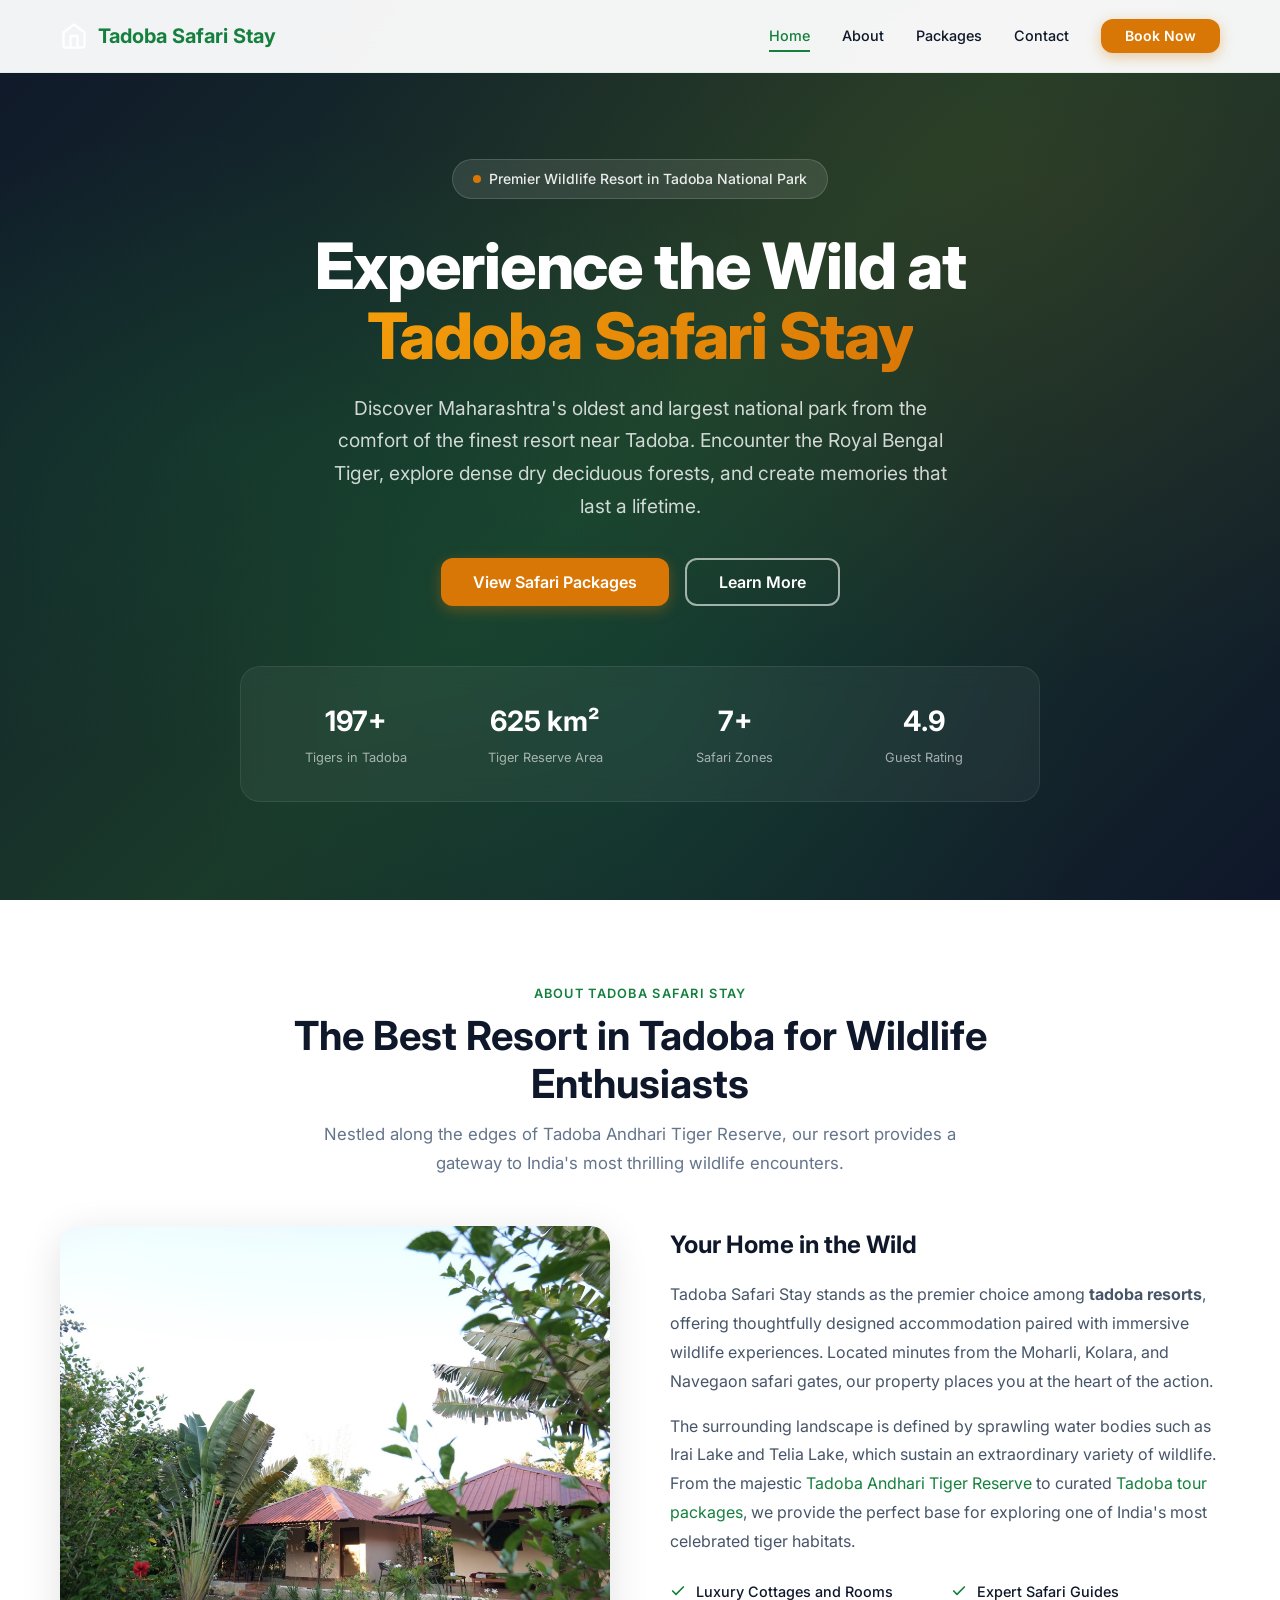
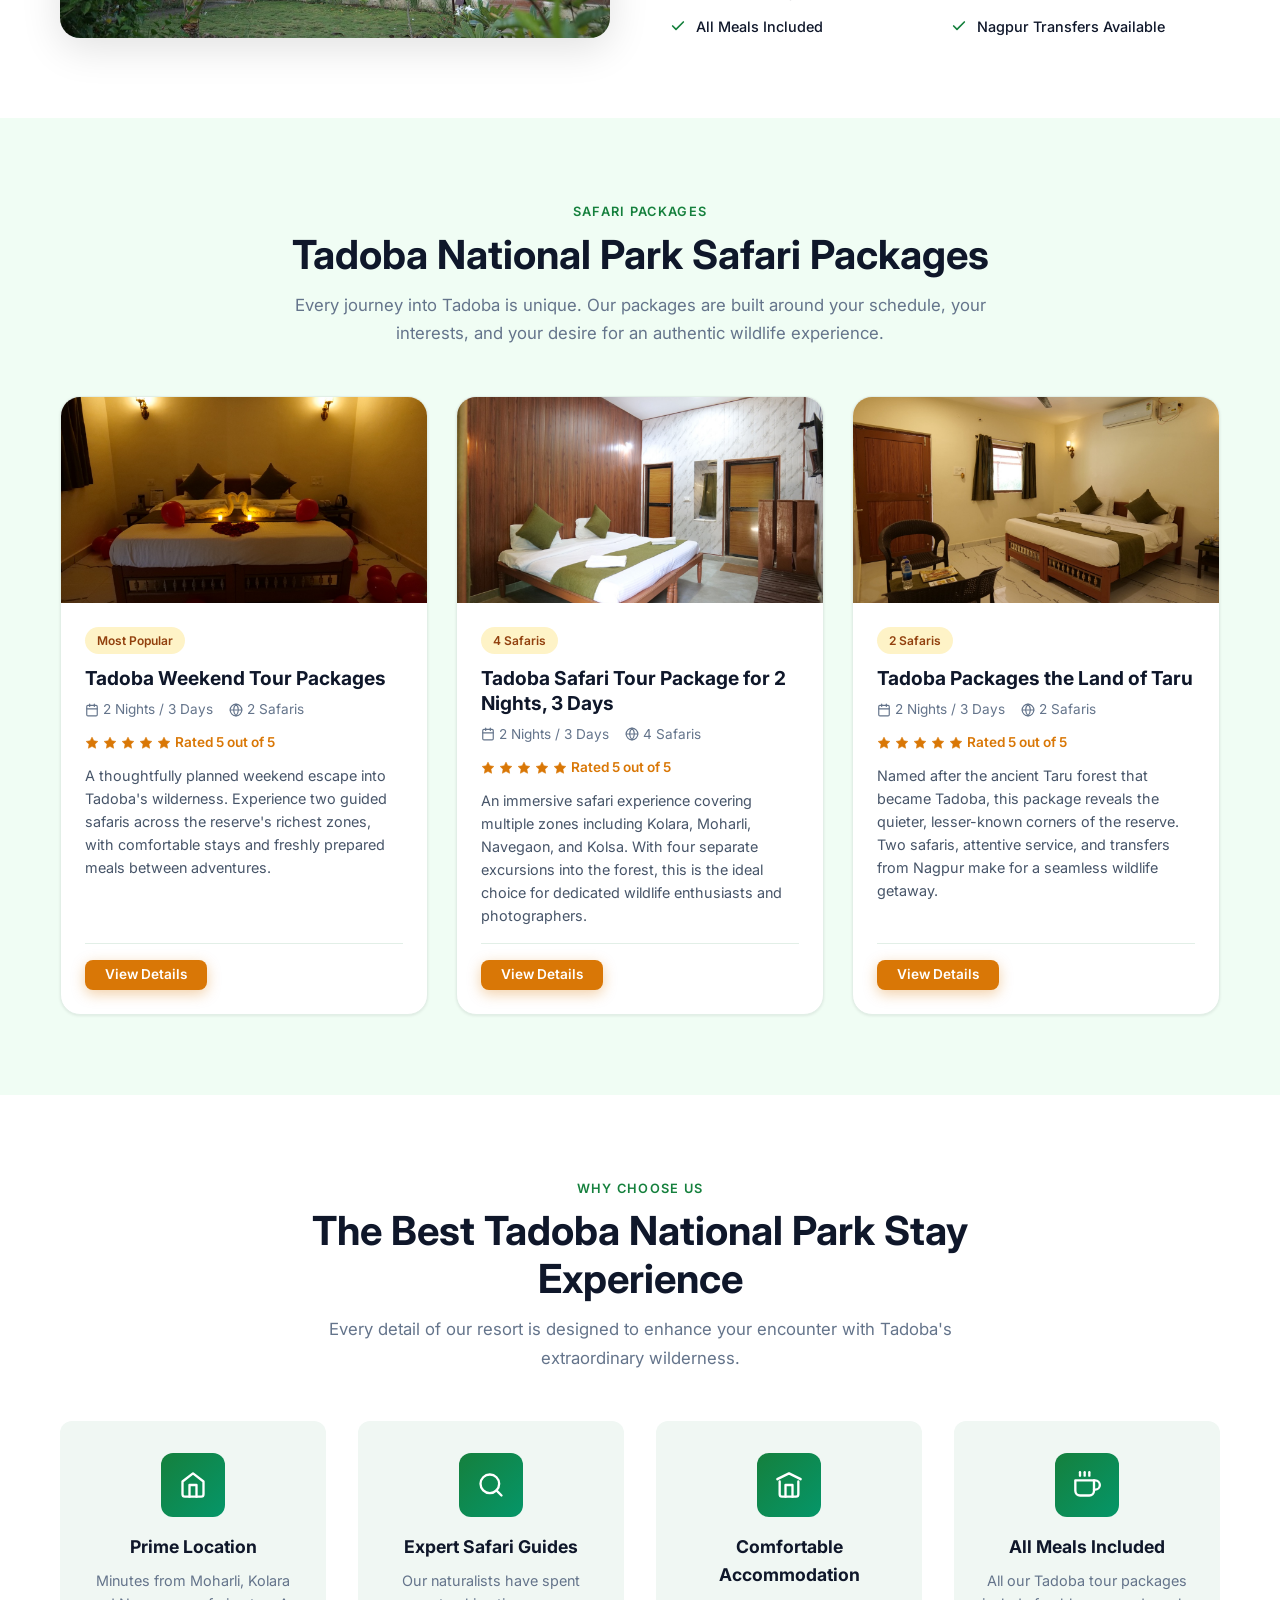
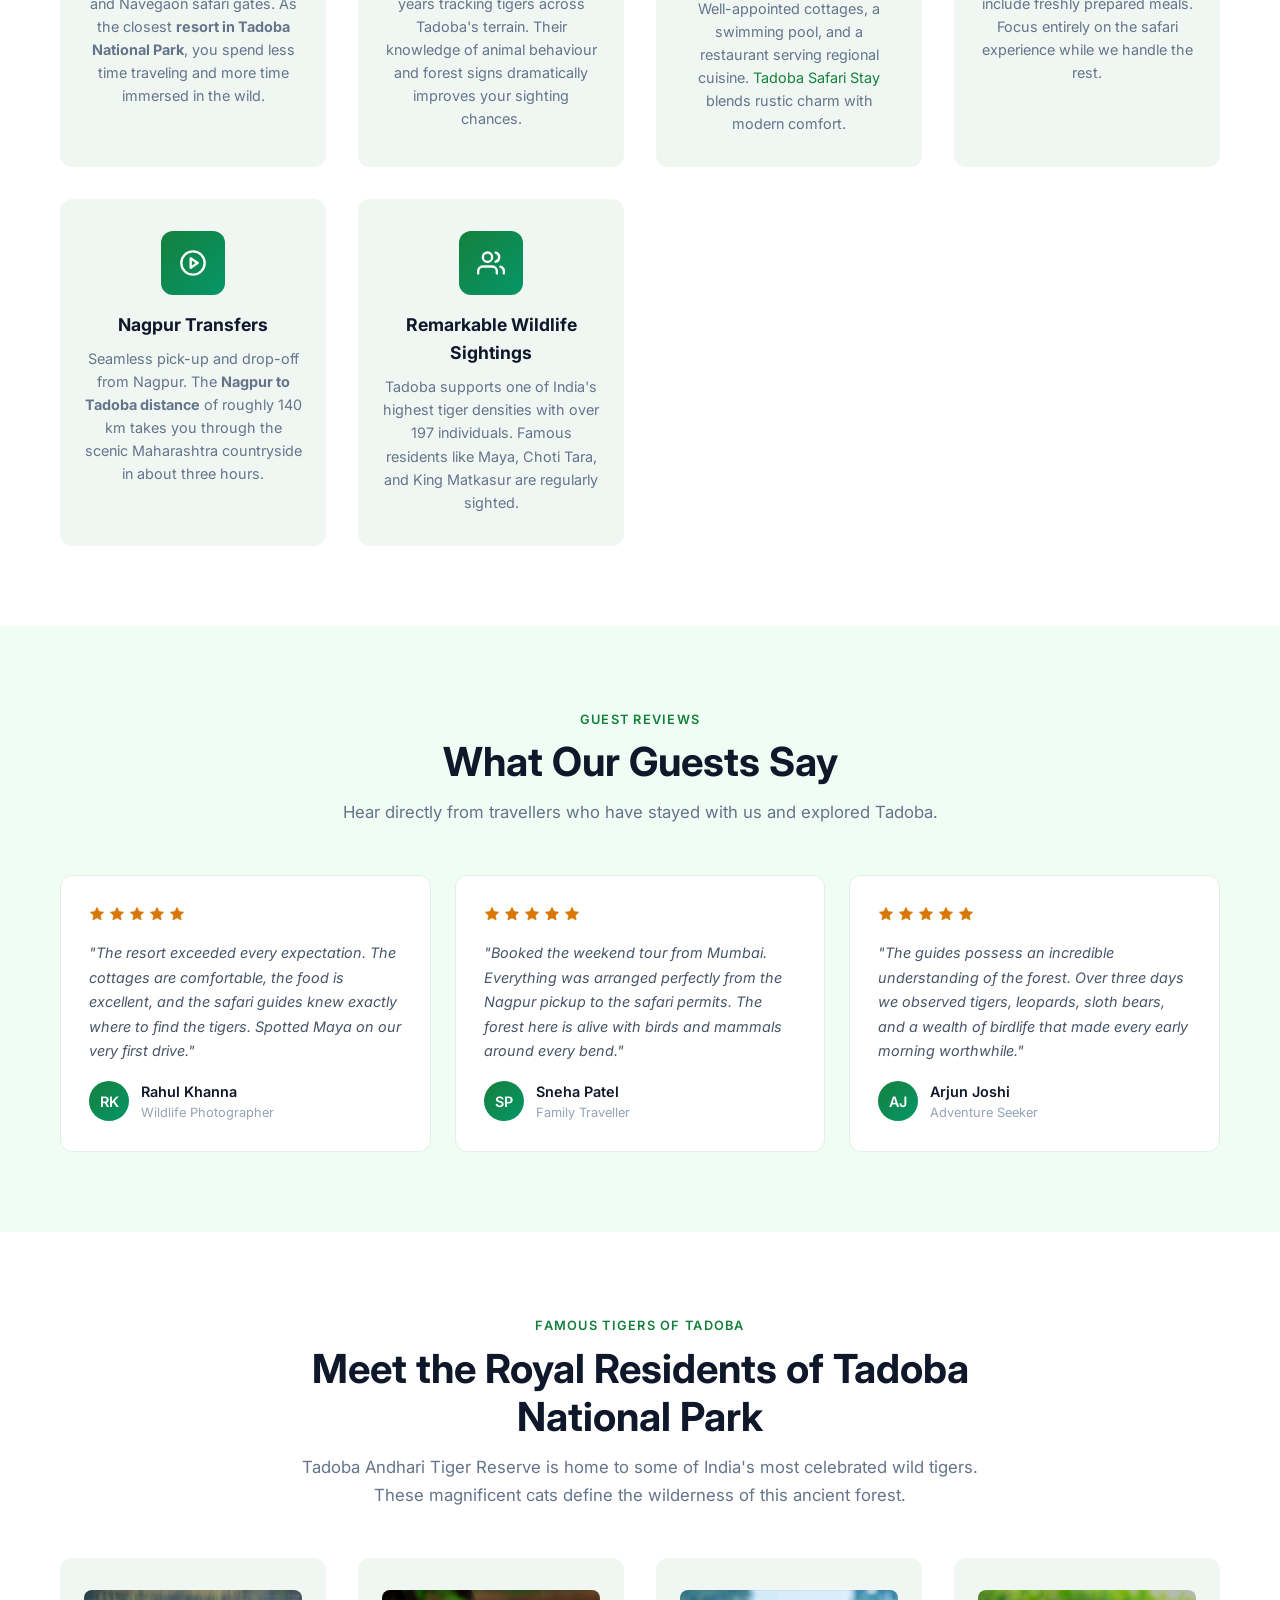
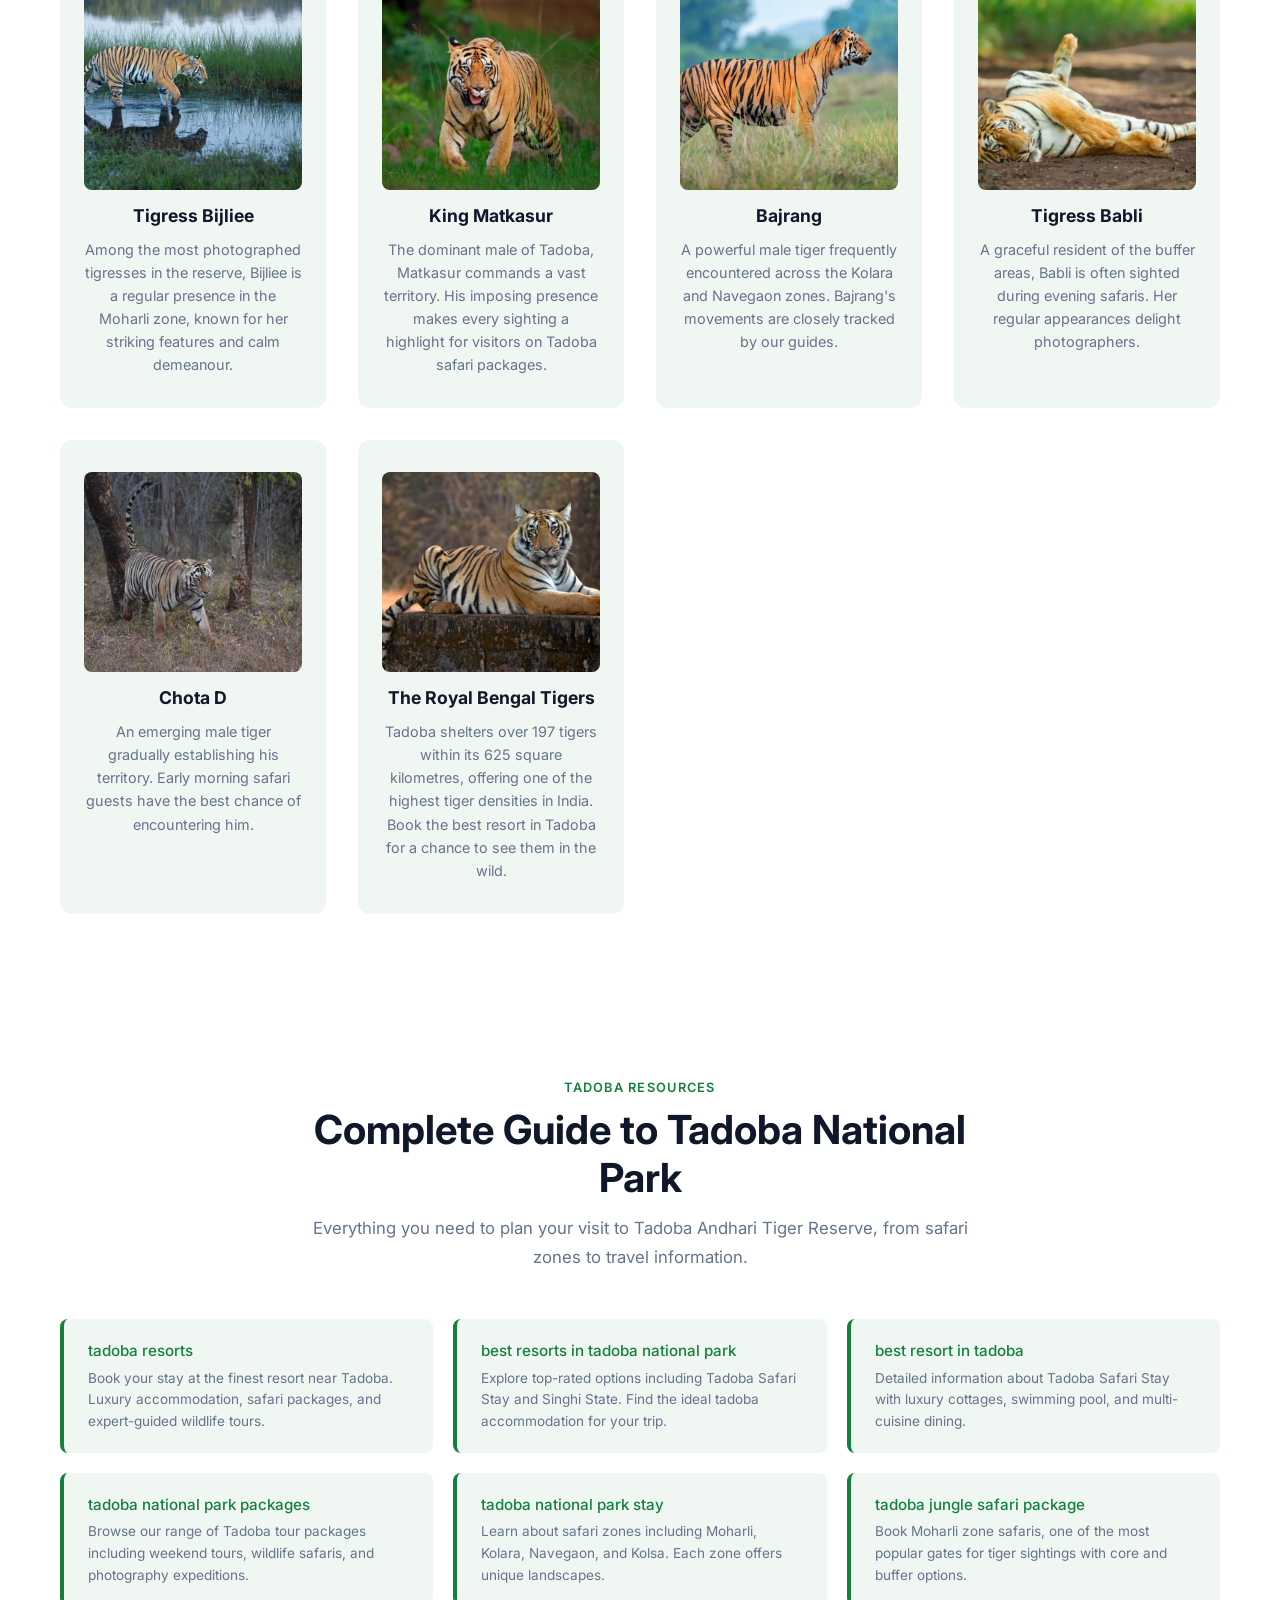
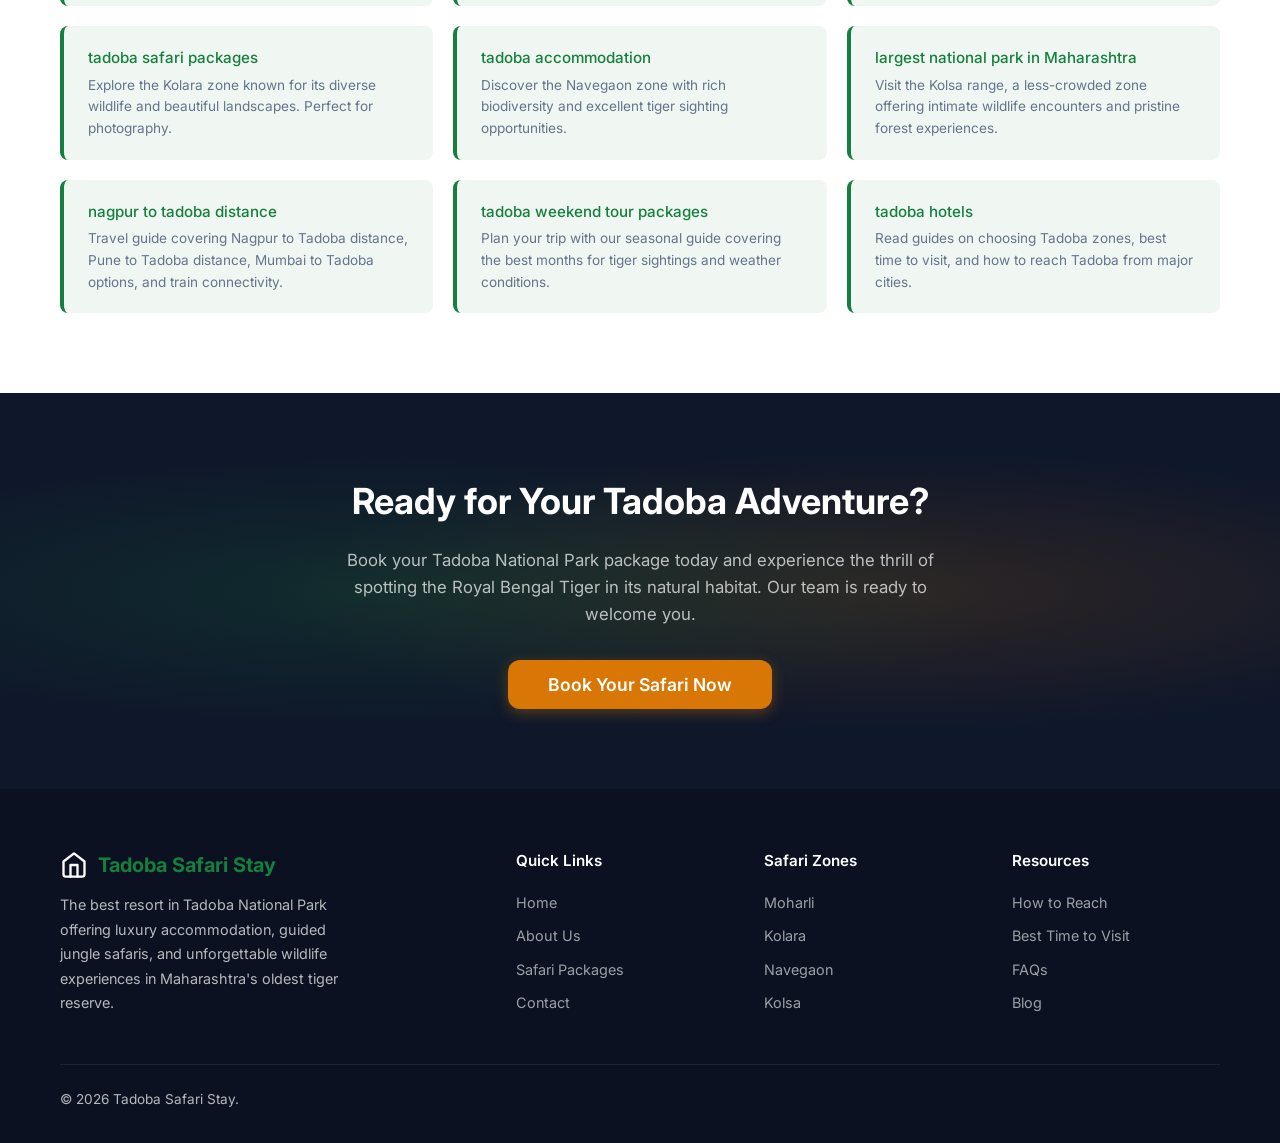
==== commit 3ad02b1d: "Remove footer attribution link for organic web2.0 backlink profile" ====
--- a/index.html
+++ b/index.html
@@ -479,7 +479,7 @@
         </div>
       </div>
       <div class="footer-bottom">
-        <span>&copy; 2026 Tadoba Safari Stay. All rights reserved. Part of <a href="https://www.tadobasafarisandstays.com/" target="_blank" rel="noopener">Tadoba Safaris and Stays</a>.</span>
+        <span>&copy; 2026 Tadoba Safari Stay.</span>
         <div class="footer-bottom-links"></div>
       </div>
     </div>
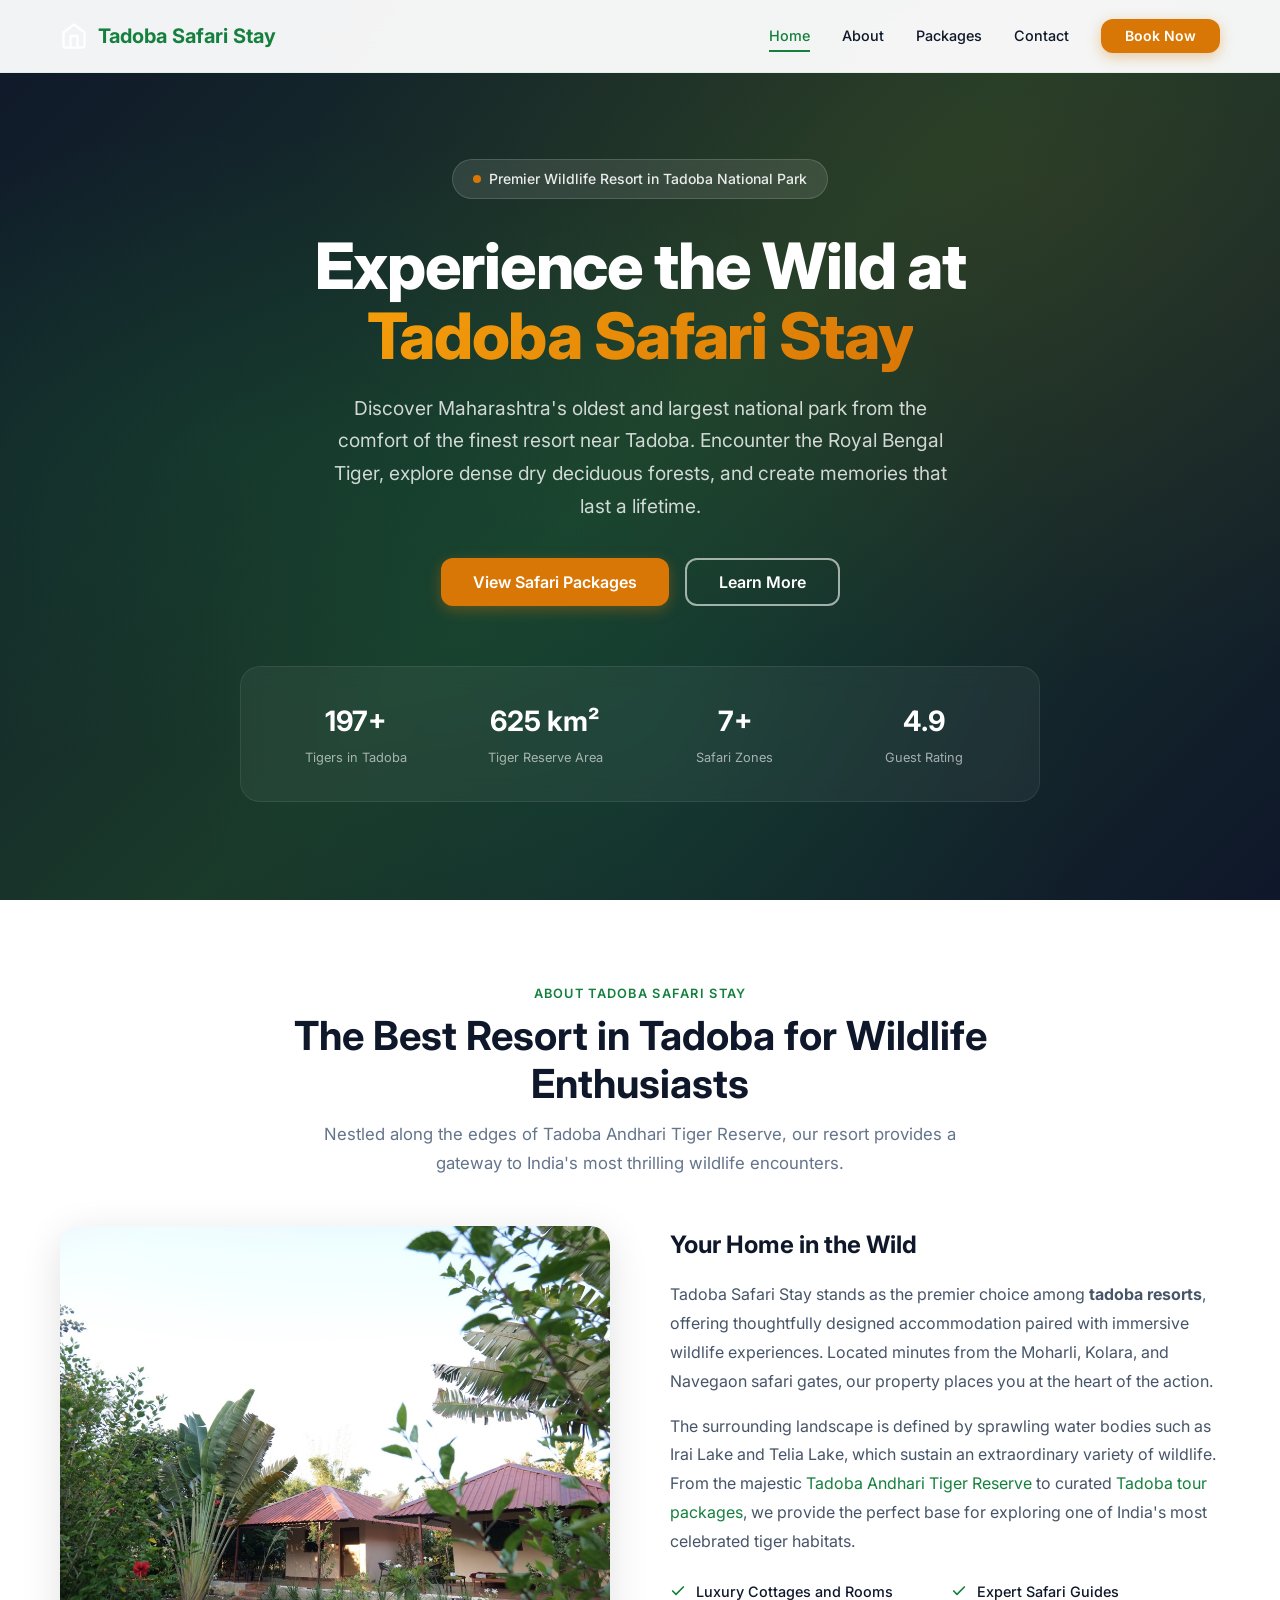
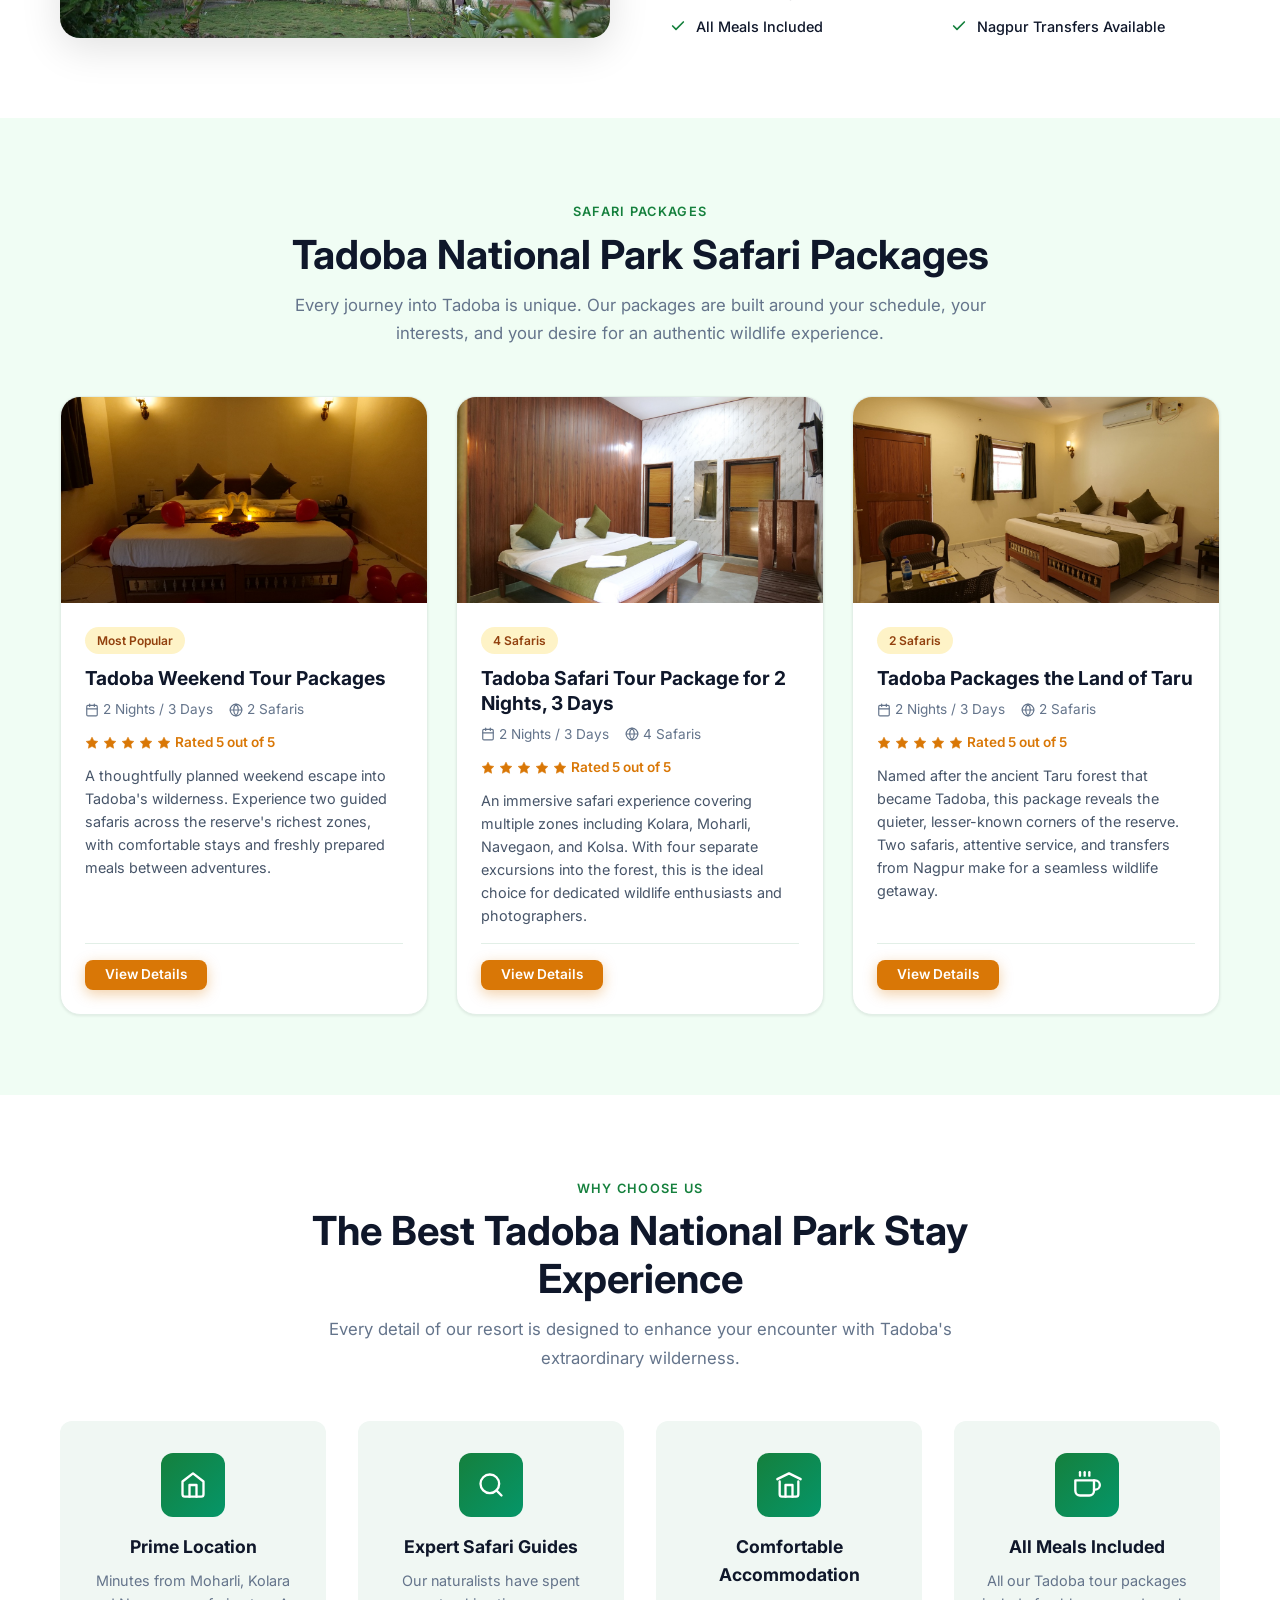
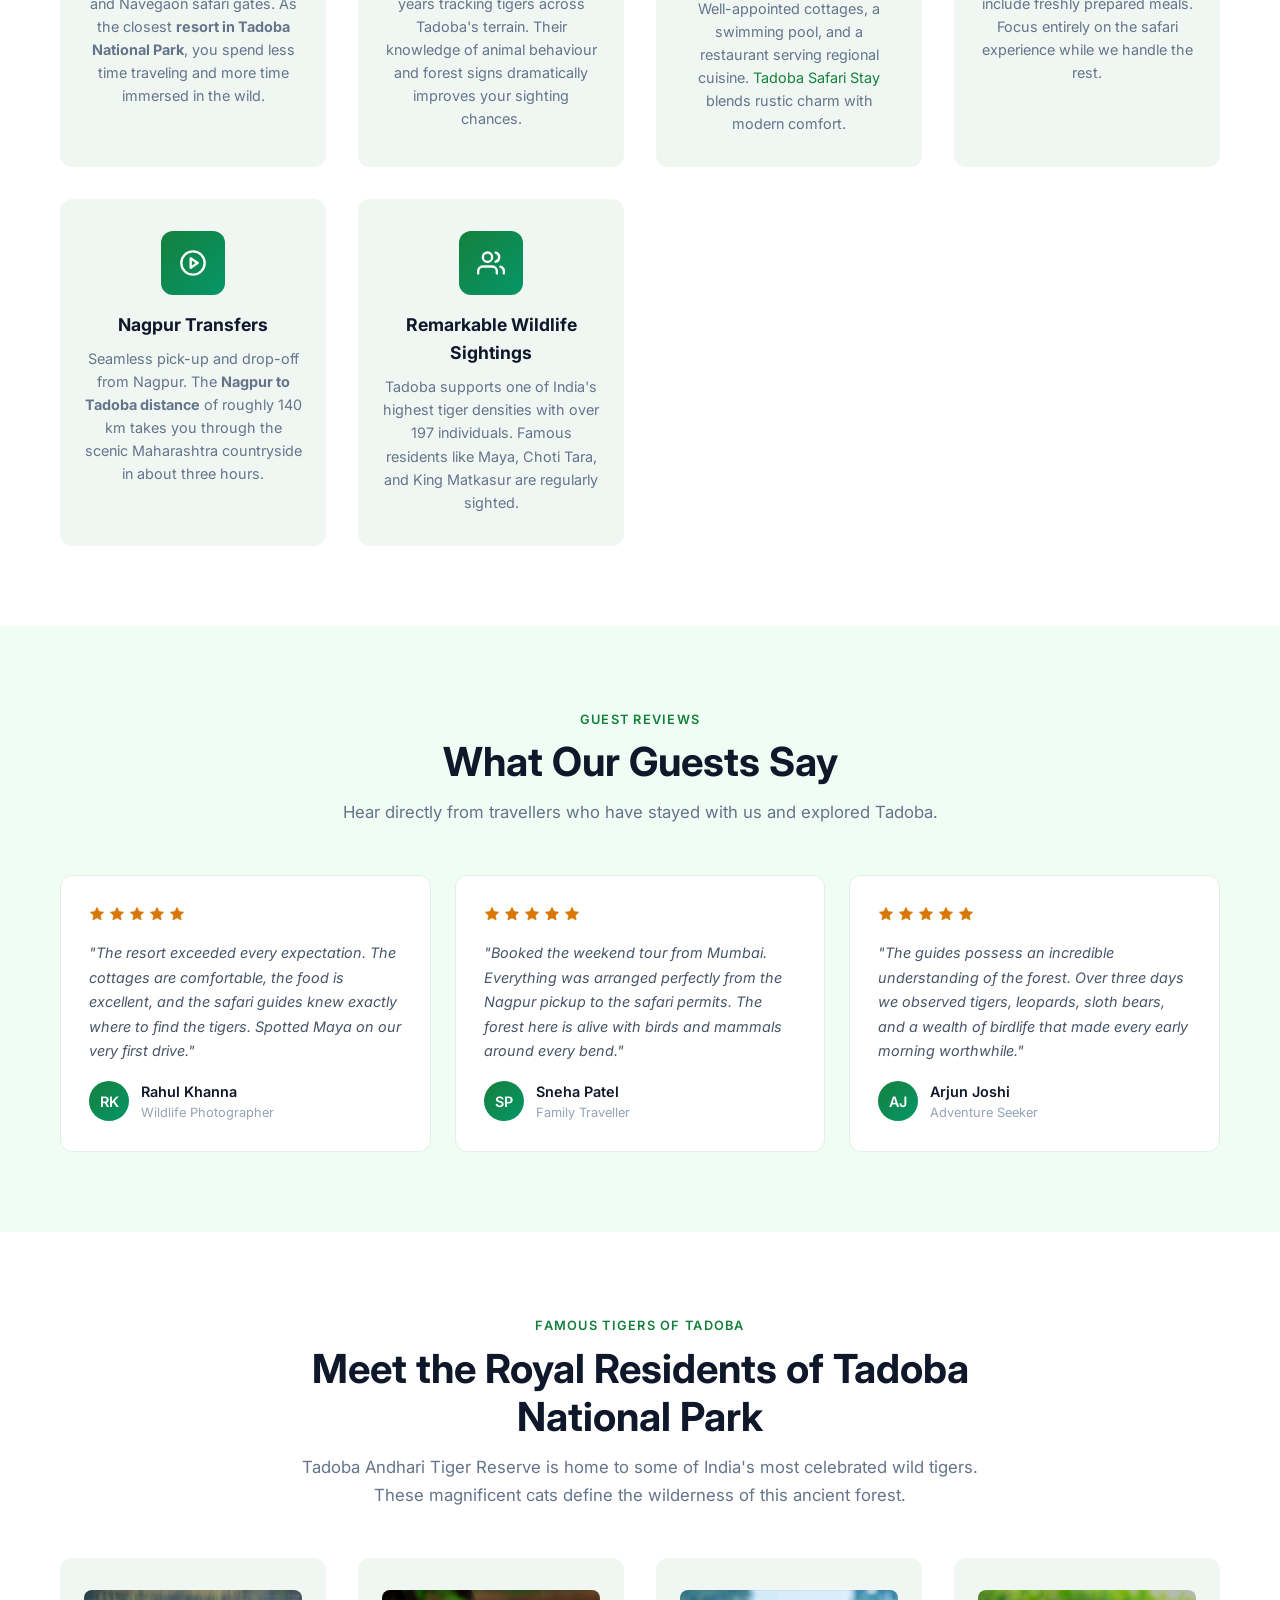
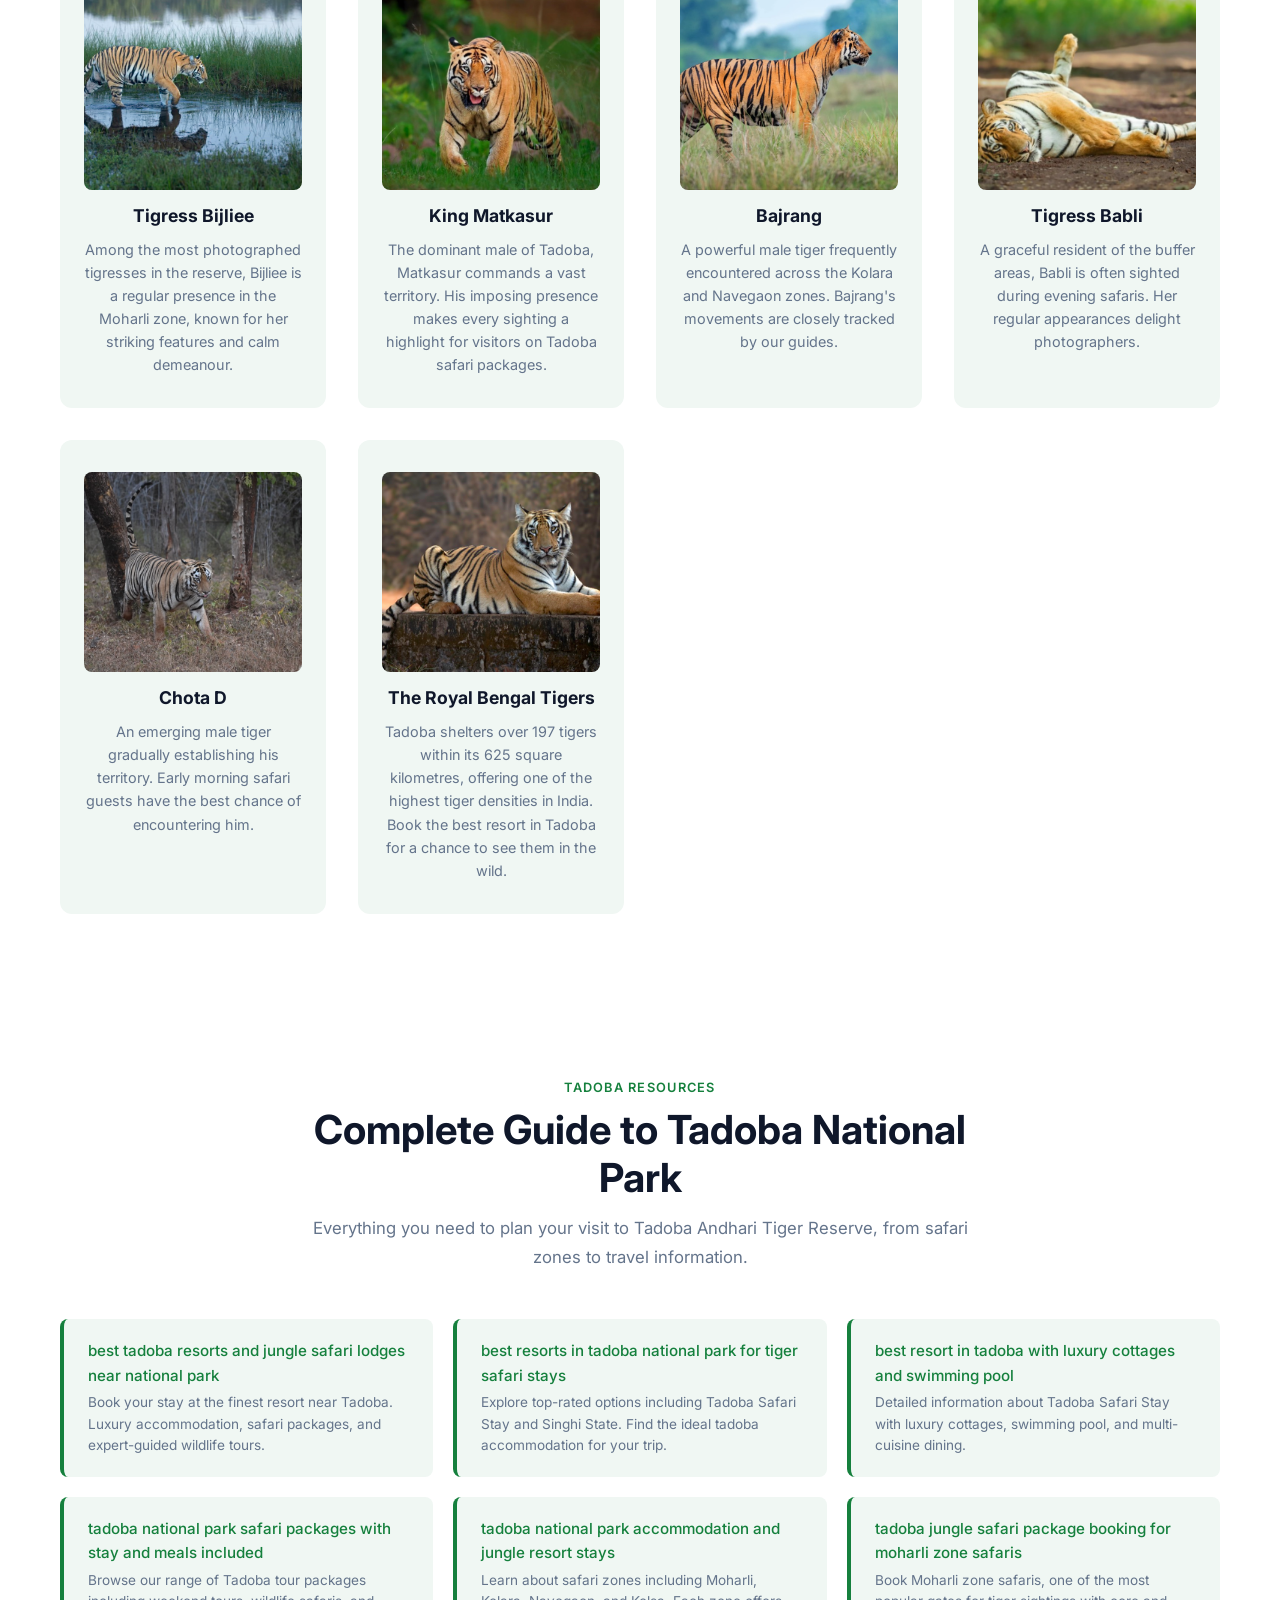
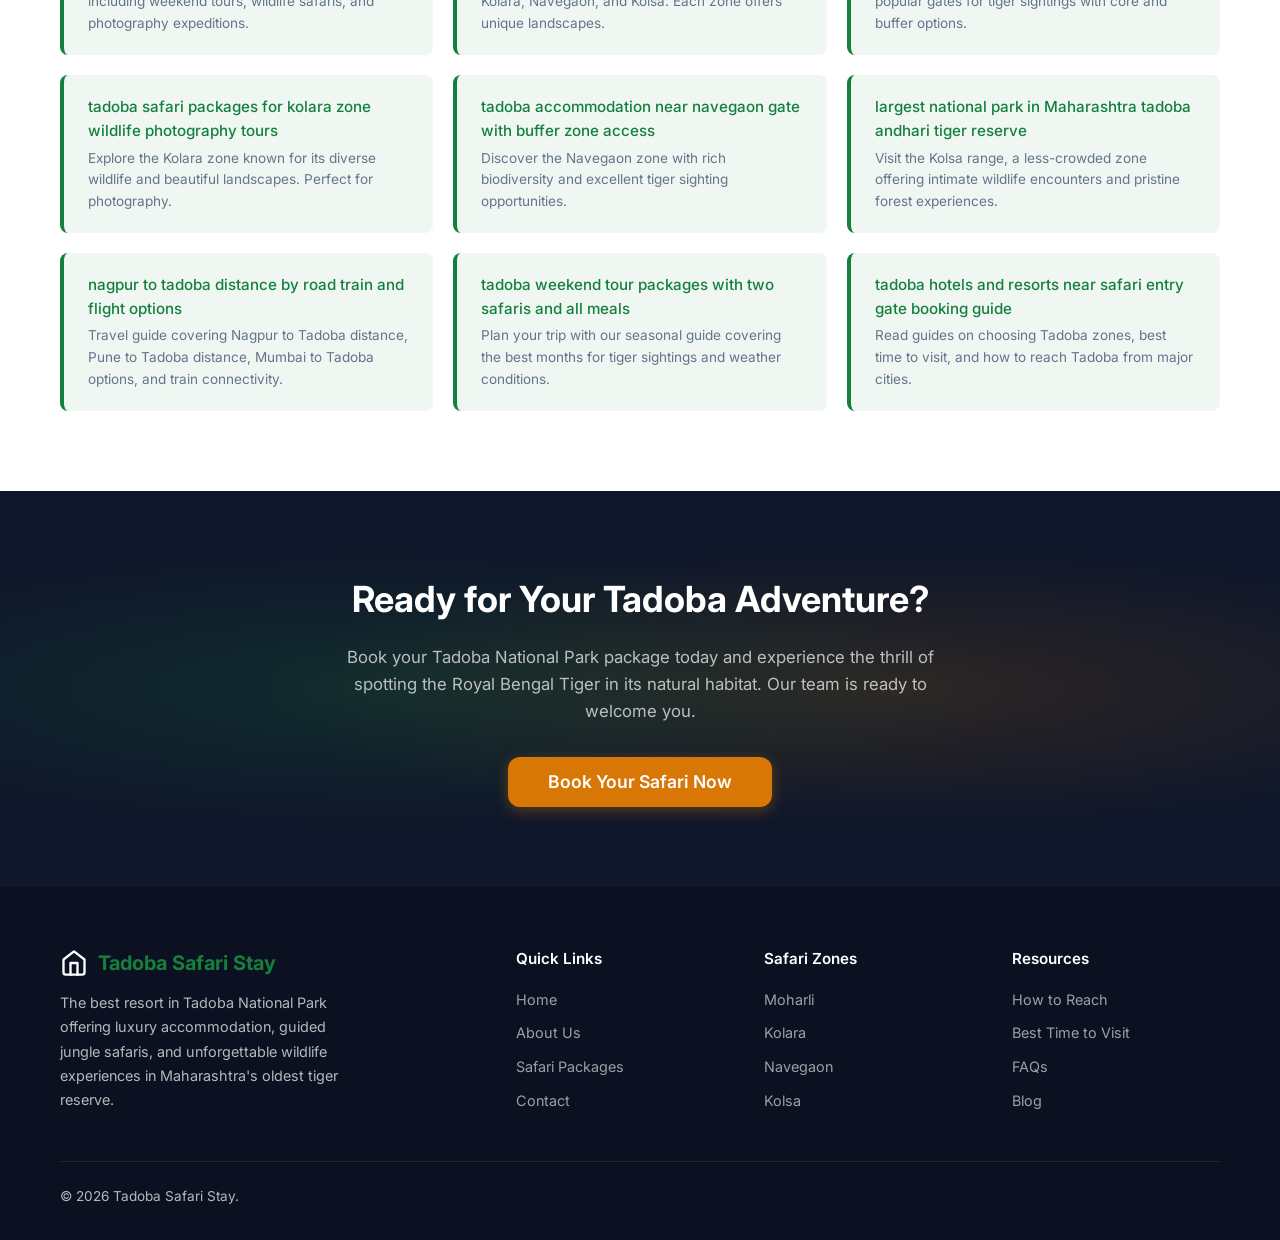
==== commit 06d9c064: "Extend all backlink anchor texts to long-tail keywords (6-12 words) - 12 home page anchors extended " ====
--- a/index.html
+++ b/index.html
@@ -3,16 +3,16 @@
 <head>
   <meta charset="UTF-8">
   <meta name="viewport" content="width=device-width, initial-scale=1.0">
-  <title>Best Resort in Tadoba National Park - Tadoba Safari Stay | Safari Packages</title>
-  <meta name="description" content="Book the best resort in Tadoba National Park. Tadoba Safari Stay offers luxury accommodation, jungle safari packages, and expert-guided wildlife tours in Maharashtra's oldest tiger reserve.">
+  <title>Best Resort in Tadoba National Park - Tadoba Safari Stay</title>
+  <meta name="description" content="Book the best resort in Tadoba National Park. Tadoba Safari Stay offers luxury accommodation and expert-guided jungle safari packages in Maharashtra.">
   <meta name="keywords" content="tadoba resorts, tadoba national park packages, best resort in tadoba, tadoba safari stay, tadoba national park stay, tadoba accommodation, tadoba jungle resort, tadoba tour packages, nagpur to tadoba distance">
   <meta name="robots" content="index, follow">
-  <link rel="canonical" href="https://www.tadobasafarisandstays.com/our-resorts/tadoba-safari-stay">
+  <link rel="canonical" href="https://tadoba-national-pack.github.io/tadoba-tour-packages/">
   <meta property="og:title" content="Tadoba Safari Stay - Best Resort in Tadoba National Park">
   <meta property="og:description" content="Experience wildlife luxury at Tadoba's premier resort. Book safari packages, enjoy comfortable stays, and explore Tadoba Andhari Tiger Reserve.">
-  <meta property="og:url" content="https://www.tadobasafarisandstays.com/our-resorts/tadoba-safari-stay">
+  <meta property="og:url" content="https://tadoba-national-pack.github.io/tadoba-tour-packages/">
   <meta property="og:type" content="website">
-  <meta property="og:image" content="https://www.tadobasafarisandstays.com/images/cottage-1.jpg">
+  <meta property="og:image" content="https://tadoba-national-pack.github.io/tadoba-tour-packages/images/cottage-1.jpg">
   <meta name="twitter:card" content="summary_large_image">
   <meta name="twitter:title" content="Tadoba Safari Stay - Best Resort in Tadoba National Park">
   <meta name="twitter:description" content="Book Tadoba safari packages with luxury accommodation at Maharashtra's premier tiger reserve.">
@@ -22,7 +22,7 @@
     "@type": "TouristAttraction",
     "name": "Tadoba Safari Stay",
     "description": "Best resort in Tadoba National Park offering luxury stays and jungle safari packages.",
-    "url": "https://www.tadobasafarisandstays.com/our-resorts/tadoba-safari-stay",
+    "url": "https://tadoba-national-pack.github.io/tadoba-tour-packages/",
     "address": {
       "@type": "PostalAddress",
       "addressLocality": "Tadoba Andhari Tiger Reserve",
@@ -34,6 +34,8 @@
   <link rel="preconnect" href="https://fonts.googleapis.com">
   <link rel="preconnect" href="https://fonts.gstatic.com" crossorigin>
   <link href="https://fonts.googleapis.com/css2?family=Inter:wght@400;500;600;700;800&display=swap" rel="stylesheet">
+  <meta name="publisher" content="Tadoba Safari Stay">
+  <meta name="google-site-verification" content="A9g_R12dJWBxtQUOpCr26Imr3ohsBCcINAzhMPKMv3I">
   <link rel="stylesheet" href="css/style.css">
 </head>
 <body>
@@ -49,9 +51,9 @@
       </button>
       <ul class="nav-links" id="navLinks">
         <li><a href="index.html" class="nav-link active">Home</a></li>
-        <li><a href="about.html" class="nav-link">About</a></li>
+        <li><a href="about/" class="nav-link">About</a></li>
         <li><a href="#packages" class="nav-link">Packages</a></li>
-        <li><a href="about.html#contact" class="nav-link">Contact</a></li>
+        <li><a href="about/#contact" class="nav-link">Contact</a></li>
         <li><a href="#packages" class="btn btn-primary nav-cta">Book Now</a></li>
       </ul>
     </div>
@@ -68,7 +70,7 @@
         <p>Discover Maharashtra's oldest and largest national park from the comfort of the finest resort near Tadoba. Encounter the Royal Bengal Tiger, explore dense dry deciduous forests, and create memories that last a lifetime.</p>
         <div class="hero-actions">
           <a href="#packages" class="btn btn-primary">View Safari Packages</a>
-          <a href="about.html" class="btn btn-outline">Learn More</a>
+          <a href="about/" class="btn btn-outline">Learn More</a>
         </div>
         <div class="hero-stats">
           <div class="hero-stat">
@@ -137,7 +139,7 @@
       </div>
       <div class="packages-grid">
         <div class="package-card">
-          <img src="images/cottage-2-1.jpg" alt="Tadoba Weekend Tour Package - best resort in Tadoba" class="package-card-image" loading="lazy" style="background: #1a3a2a;">
+          <img src="images/cottage-2-1.jpg" alt="Tadoba Weekend Tour Package at the best resort in Tadoba - tadoba national park packages with luxury stay" class="package-card-image" loading="lazy" style="background: #1a3a2a;">
           <div class="package-card-body">
             <span class="package-card-badge">Most Popular</span>
             <h3 class="package-card-title"><a href="packages/tadoba-weekend-tour-packages/">Tadoba Weekend Tour Packages</a></h3>
@@ -161,7 +163,7 @@
         </div>
 
         <div class="package-card">
-          <img src="images/deluxe.jpg" alt="Tadoba Safari Tour Package 2 Nights 3 Days" class="package-card-image" loading="lazy" style="background: #1a3a2a;">
+          <img src="images/deluxe.jpg" alt="Tadoba Safari Tour Package 2 Nights 3 Days - tadoba tour packages at the best resort in Tadoba" class="package-card-image" loading="lazy" style="background: #1a3a2a;">
           <div class="package-card-body">
             <span class="package-card-badge">4 Safaris</span>
             <h3 class="package-card-title"><a href="packages/tadoba-safari-tour-package/">Tadoba Safari Tour Package for 2 Nights, 3 Days</a></h3>
@@ -185,7 +187,7 @@
         </div>
 
         <div class="package-card">
-          <img src="images/cottage-2-2.jpg" alt="Tadoba Packages the Land of Taru - Tadoba National Park" class="package-card-image" loading="lazy" style="background: #1a3a2a;">
+          <img src="images/cottage-2-2.jpg" alt="Tadoba Packages the Land of Taru - tadoba national park packages with jungle safari at the best resort in Tadoba" class="package-card-image" loading="lazy" style="background: #1a3a2a;">
           <div class="package-card-body">
             <span class="package-card-badge">2 Safaris</span>
             <h3 class="package-card-title"><a href="packages/tadoba-land-of-taru/">Tadoba Packages the Land of Taru</a></h3>
@@ -337,32 +339,32 @@
       </div>
       <div class="features-grid">
         <div class="feature-card">
-          <img src="images/Bijliee.jpg" alt="Tigress Bijliee - famous tiger in Tadoba National Park" loading="lazy" style="width:100%;height:200px;object-fit:cover;border-radius:8px;margin-bottom:12px;">
+          <img src="images/Bijliee.jpg" alt="Tigress Bijliee - famous tiger in Tadoba National Park and tadoba andhari tiger reserve" loading="lazy" style="width:100%;height:200px;object-fit:cover;border-radius:8px;margin-bottom:12px;">
           <h3>Tigress Bijliee</h3>
           <p>Among the most photographed tigresses in the reserve, Bijliee is a regular presence in the Moharli zone, known for her striking features and calm demeanour.</p>
         </div>
         <div class="feature-card">
-          <img src="images/Chota Matka New.jpg" alt="King Matkasur - famous tiger in Tadoba" loading="lazy" style="width:100%;height:200px;object-fit:cover;border-radius:8px;margin-bottom:12px;">
+          <img src="images/Chota Matka New.jpg" alt="King Matkasur - famous tiger in Tadoba andhari tiger reserve spotted on tadoba safari" loading="lazy" style="width:100%;height:200px;object-fit:cover;border-radius:8px;margin-bottom:12px;">
           <h3>King Matkasur</h3>
           <p>The dominant male of Tadoba, Matkasur commands a vast territory. His imposing presence makes every sighting a highlight for visitors on Tadoba safari packages.</p>
         </div>
         <div class="feature-card">
-          <img src="images/Bajrang.jpg" alt="Bajrang - tiger in Tadoba tiger reserve" loading="lazy" style="width:100%;height:200px;object-fit:cover;border-radius:8px;margin-bottom:12px;">
+          <img src="images/Bajrang.jpg" alt="Bajrang - tiger in Tadoba andhari tiger reserve famous for tadoba jungle safari sightings" loading="lazy" style="width:100%;height:200px;object-fit:cover;border-radius:8px;margin-bottom:12px;">
           <h3>Bajrang</h3>
           <p>A powerful male tiger frequently encountered across the Kolara and Navegaon zones. Bajrang's movements are closely tracked by our guides.</p>
         </div>
         <div class="feature-card">
-          <img src="images/Babli.jpg" alt="Babli tigress Tadoba National Park" loading="lazy" style="width:100%;height:200px;object-fit:cover;border-radius:8px;margin-bottom:12px;">
+          <img src="images/Babli.jpg" alt="Babli tigress of Tadoba National Park tadoba buffer zone safari resident" loading="lazy" style="width:100%;height:200px;object-fit:cover;border-radius:8px;margin-bottom:12px;">
           <h3>Tigress Babli</h3>
           <p>A graceful resident of the buffer areas, Babli is often sighted during evening safaris. Her regular appearances delight photographers.</p>
         </div>
         <div class="feature-card">
-          <img src="images/Chota D.jpg" alt="Chota D tiger Tadoba" loading="lazy" style="width:100%;height:200px;object-fit:cover;border-radius:8px;margin-bottom:12px;">
+          <img src="images/Chota D.jpg" alt="Chota D tiger of Tadoba National Park tadoba safari territory" loading="lazy" style="width:100%;height:200px;object-fit:cover;border-radius:8px;margin-bottom:12px;">
           <h3>Chota D</h3>
           <p>An emerging male tiger gradually establishing his territory. Early morning safari guests have the best chance of encountering him.</p>
         </div>
         <div class="feature-card">
-          <img src="images/_I4O4205.jpg" alt="Tiger in Tadoba Andhari Tiger Reserve" loading="lazy" style="width:100%;height:200px;object-fit:cover;border-radius:8px;margin-bottom:12px;">
+          <img src="images/_I4O4205.jpg" alt="Royal Bengal Tiger in Tadoba Andhari Tiger Reserve - tadoba jungle safari wildlife at Tadoba National Park" loading="lazy" style="width:100%;height:200px;object-fit:cover;border-radius:8px;margin-bottom:12px;">
           <h3>The Royal Bengal Tigers</h3>
           <p>Tadoba shelters over 197 tigers within its 625 square kilometres, offering one of the highest tiger densities in India. Book the best resort in Tadoba for a chance to see them in the wild.</p>
         </div>
@@ -379,51 +381,51 @@
       </div>
       <div class="resources-list">
         <div class="resource-item">
-          <h4><a href="https://www.tadobasafarisandstays.com/" target="_blank" rel="noopener">tadoba resorts</a></h4>
+          <h4><a href="https://www.tadobasafarisandstays.com/" target="_blank" rel="noopener">best tadoba resorts and jungle safari lodges near national park</a></h4>
           <p>Book your stay at the finest resort near Tadoba. Luxury accommodation, safari packages, and expert-guided wildlife tours.</p>
         </div>
         <div class="resource-item">
-          <h4><a href="https://www.tadobasafarisandstays.com/our-resorts" target="_blank" rel="noopener">best resorts in tadoba national park</a></h4>
+          <h4><a href="https://www.tadobasafarisandstays.com/our-resorts" target="_blank" rel="noopener">best resorts in tadoba national park for tiger safari stays</a></h4>
           <p>Explore top-rated options including Tadoba Safari Stay and Singhi State. Find the ideal tadoba accommodation for your trip.</p>
         </div>
         <div class="resource-item">
-          <h4><a href="https://www.tadobasafarisandstays.com/our-resorts/tadoba-safari-stay" target="_blank" rel="noopener">best resort in tadoba</a></h4>
+          <h4><a href="https://www.tadobasafarisandstays.com/our-resorts/tadoba-safari-stay" target="_blank" rel="noopener">best resort in tadoba with luxury cottages and swimming pool</a></h4>
           <p>Detailed information about Tadoba Safari Stay with luxury cottages, swimming pool, and multi-cuisine dining.</p>
         </div>
         <div class="resource-item">
-          <h4><a href="https://www.tadobasafarisandstays.com/packages" target="_blank" rel="noopener">tadoba national park packages</a></h4>
+          <h4><a href="https://www.tadobasafarisandstays.com/packages" target="_blank" rel="noopener">tadoba national park safari packages with stay and meals included</a></h4>
           <p>Browse our range of Tadoba tour packages including weekend tours, wildlife safaris, and photography expeditions.</p>
         </div>
         <div class="resource-item">
-          <h4><a href="https://www.tadobasafarisandstays.com/safari" target="_blank" rel="noopener">tadoba national park stay</a></h4>
+          <h4><a href="https://www.tadobasafarisandstays.com/safari" target="_blank" rel="noopener">tadoba national park accommodation and jungle resort stays</a></h4>
           <p>Learn about safari zones including Moharli, Kolara, Navegaon, and Kolsa. Each zone offers unique landscapes.</p>
         </div>
         <div class="resource-item">
-          <h4><a href="https://www.tadobasafarisandstays.com/packages/moharli" target="_blank" rel="noopener">tadoba jungle safari package</a></h4>
+          <h4><a href="https://www.tadobasafarisandstays.com/packages/moharli" target="_blank" rel="noopener">tadoba jungle safari package booking for moharli zone safaris</a></h4>
           <p>Book Moharli zone safaris, one of the most popular gates for tiger sightings with core and buffer options.</p>
         </div>
         <div class="resource-item">
-          <h4><a href="https://www.tadobasafarisandstays.com/packages/kolara" target="_blank" rel="noopener">tadoba safari packages</a></h4>
+          <h4><a href="https://www.tadobasafarisandstays.com/packages/kolara" target="_blank" rel="noopener">tadoba safari packages for kolara zone wildlife photography tours</a></h4>
           <p>Explore the Kolara zone known for its diverse wildlife and beautiful landscapes. Perfect for photography.</p>
         </div>
         <div class="resource-item">
-          <h4><a href="https://www.tadobasafarisandstays.com/packages/navegaon" target="_blank" rel="noopener">tadoba accommodation</a></h4>
+          <h4><a href="https://www.tadobasafarisandstays.com/packages/navegaon" target="_blank" rel="noopener">tadoba accommodation near navegaon gate with buffer zone access</a></h4>
           <p>Discover the Navegaon zone with rich biodiversity and excellent tiger sighting opportunities.</p>
         </div>
         <div class="resource-item">
-          <h4><a href="https://www.tadobasafarisandstays.com/packages/kolsa" target="_blank" rel="noopener">largest national park in Maharashtra</a></h4>
+          <h4><a href="https://www.tadobasafarisandstays.com/packages/kolsa" target="_blank" rel="noopener">largest national park in Maharashtra tadoba andhari tiger reserve</a></h4>
           <p>Visit the Kolsa range, a less-crowded zone offering intimate wildlife encounters and pristine forest experiences.</p>
         </div>
         <div class="resource-item">
-          <h4><a href="https://www.tadobasafarisandstays.com/how-to-reach" target="_blank" rel="noopener">nagpur to tadoba distance</a></h4>
+          <h4><a href="https://www.tadobasafarisandstays.com/how-to-reach" target="_blank" rel="noopener">nagpur to tadoba distance by road train and flight options</a></h4>
           <p>Travel guide covering Nagpur to Tadoba distance, Pune to Tadoba distance, Mumbai to Tadoba options, and train connectivity.</p>
         </div>
         <div class="resource-item">
-          <h4><a href="https://www.tadobasafarisandstays.com/when-to-visit" target="_blank" rel="noopener">tadoba weekend tour packages</a></h4>
+          <h4><a href="https://www.tadobasafarisandstays.com/when-to-visit" target="_blank" rel="noopener">tadoba weekend tour packages with two safaris and all meals</a></h4>
           <p>Plan your trip with our seasonal guide covering the best months for tiger sightings and weather conditions.</p>
         </div>
         <div class="resource-item">
-          <h4><a href="https://www.tadobasafarisandstays.com/blog" target="_blank" rel="noopener">tadoba hotels</a></h4>
+          <h4><a href="https://www.tadobasafarisandstays.com/blog" target="_blank" rel="noopener">tadoba hotels and resorts near safari entry gate booking guide</a></h4>
           <p>Read guides on choosing Tadoba zones, best time to visit, and how to reach Tadoba from major cities.</p>
         </div>
       </div>
@@ -454,9 +456,9 @@
           <h4 class="footer-heading">Quick Links</h4>
           <ul class="footer-links">
             <li><a href="index.html">Home</a></li>
-            <li><a href="about.html">About Us</a></li>
+            <li><a href="about/">About Us</a></li>
             <li><a href="index.html#packages">Safari Packages</a></li>
-            <li><a href="about.html#contact">Contact</a></li>
+            <li><a href="about/#contact">Contact</a></li>
           </ul>
         </div>
         <div>
